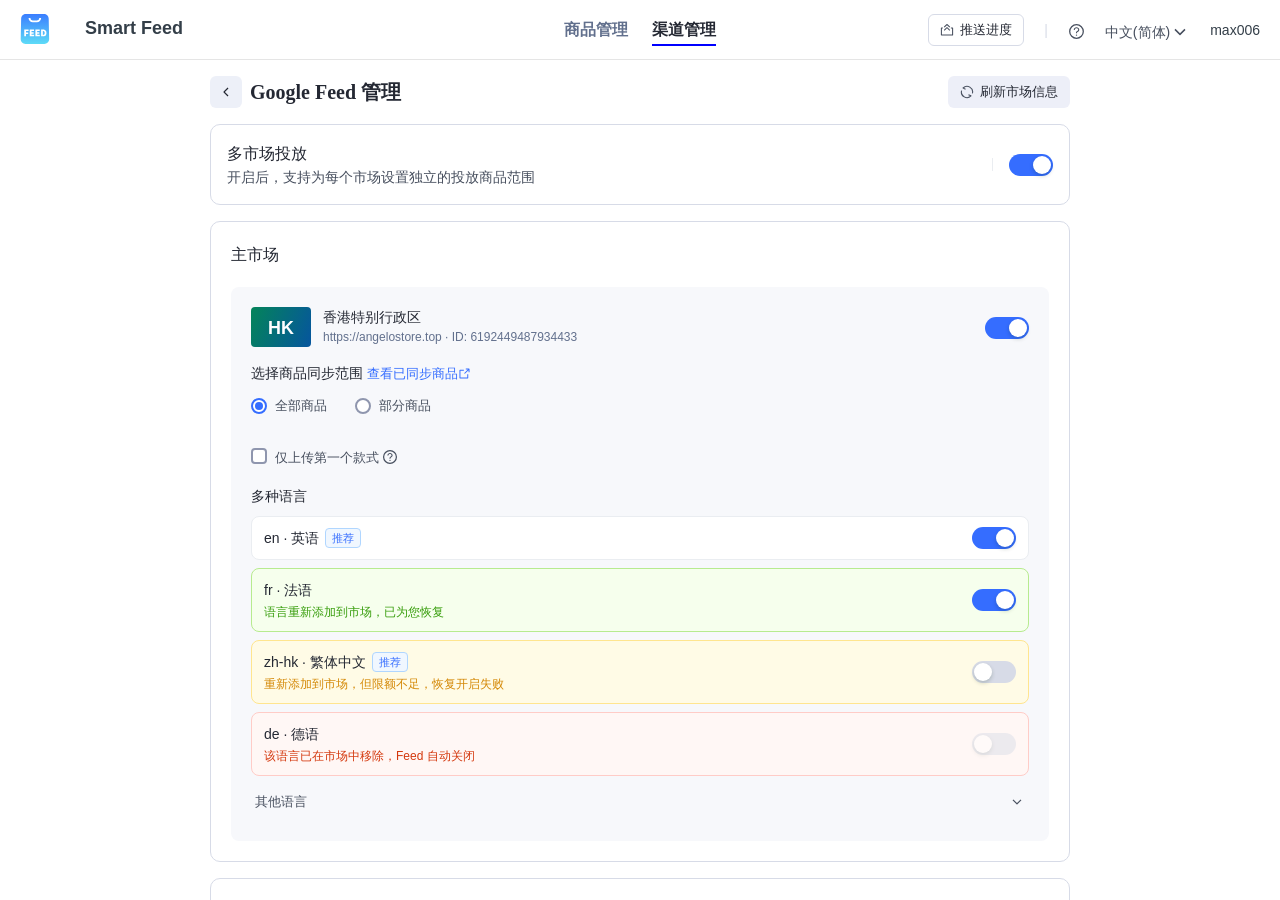
==== index.html @ e36e0217 "Add Google multi-market Feed demo for GitHub Pages." ====
<!DOCTYPE html>
<html lang="en" class="sl-admin-components-theme-default">
<head>
  <meta charset="UTF-8">
  <meta name="viewport" content="width=device-width,initial-scale=1">
  <title>Smart Feed · Google 多市场 Feed Demo</title>
  <link rel="stylesheet" href="assets/iconfont.css">
  <link rel="stylesheet" href="assets/index-94e674b4.css">
  <link rel="stylesheet" href="assets/index-4182d551.css">
  <link rel="stylesheet" href="assets/channel-de19d126.css">
  <link rel="stylesheet" href="assets/displayAttrs-53b00157.css">
  <link rel="stylesheet" href="assets/index-3c9815bd.css">
  <link rel="stylesheet" href="assets/index-f49a6c0f.css">
  <style>
    .demo-lang-select:hover { border-color: #d7dbe7 !important; background-color: #fff !important; }
    .demo-lang-select:focus { outline: none; border-color: #356dff !important; box-shadow: 0 0 0 2px rgba(53,109,255,.12); }
    #lang-modal, #feed-modal { display: none; }
    #lang-modal.open, #feed-modal.open { display: block; }
    #demo-toast { display:none; position:fixed; bottom:24px; left:50%; transform:translateX(-50%); z-index:1100; padding:10px 16px; background:#242833; color:#fff; border-radius:8px; font-size:14px; box-shadow:0 4px 12px rgba(0,0,0,.15); }
    #demo-toast.show { display:block; }
    .demo-feed-disabled { opacity: 0.55; pointer-events: none; }
    .demo-suggest-tag { display: inline-block; margin-left: 6px; padding: 0 6px; font-size: 11px; line-height: 18px; color: #356dff; background: #f0f7ff; border: 1px solid #b0d6ff; border-radius: 4px; vertical-align: middle; }
    .demo-langs { margin-top: 4px; }
    .demo-lang-row { display: flex; align-items: center; justify-content: space-between; padding: 10px 12px; background: #fff; border: 1px solid #eaedf1; border-radius: 8px; margin-bottom: 8px; }
    .demo-lang-row-left { display: flex; align-items: center; }
    .demo-lang-name { font-size: 14px; color: #242833; }
    .demo-lang-more-toggle { display: flex; align-items: center; justify-content: space-between; padding: 8px 4px; cursor: pointer; font-size: 13px; color: #474f5e; user-select: none; }
    .demo-lang-more-toggle:hover { color: #242833; }
    .demo-lang-more-arrow { transition: transform .2s; }
    .demo-lang-more.open .demo-lang-more-arrow { transform: rotate(180deg); }
    .demo-lang-more-list { padding-top: 4px; }
    .demo-lang-enabled-other:empty,
    .demo-lang-recommended:empty,
    .demo-lang-recommended-off:empty,
    .demo-lang-removed:empty { display: none; }
    .demo-lang-row.is-removed { background: #fff7f5; border-color: #ffccc7; }
    .demo-lang-row.is-restored { background: #f6ffed; border-color: #b7eb8f; }
    .demo-lang-row.is-quota-fail { background: #fffbe6; border-color: #ffe58f; }
    .demo-lang-row.is-removed .demo-lang-row-left,
    .demo-lang-row.is-restored .demo-lang-row-left,
    .demo-lang-row.is-quota-fail .demo-lang-row-left { flex-direction: column; align-items: flex-start; gap: 2px; }
    .demo-lang-removed-tip { font-size: 12px; line-height: 18px; color: #d4380d; }
    .demo-lang-restored-tip { font-size: 12px; line-height: 18px; color: #389e0d; }
    .demo-lang-quota-tip { font-size: 12px; line-height: 18px; color: #d48806; }
    .demo-lang-name-line { display: flex; align-items: center; }
    .demo-lang-row .ant-switch-disabled { opacity: 0.45; cursor: not-allowed; pointer-events: none; }
  </style>
</head>
<body>
<div id="root" class="root">
  <div class="_main_1nni3_47">
    <div class="_container_1nni3_58">
      <div class="_HeaderLayout_1nni3_1" id="loheader"><div class="ant-row _inner_1nni3_10"><div class="ant-col ant-col-9"><div class="_hitem_1nni3_29"><img src="assets/logo-273397cd.svg" alt="logo" height="30"><span class="_name_1nni3_23">Smart Feed</span></div></div><div class="ant-col ant-col-6 _menuBox_1nni3_13"><div class="_hitem_1nni3_29"><div><span class="_menuItem_1ipih_5" style="margin-right: 24px;">商品管理</span><span class="_menuItem_1ipih_5 _active_1ipih_1">渠道管理</span></div></div></div><div class="ant-col ant-col-9 _rightBox_1nni3_14"><div class="_hitem_1nni3_29"><button variant="secondary" type="button" class="ant-btn ant-btn-variant-secondary ant-btn-with-icon sl-btn" data-testid="atlas-button"><span class="anticon sl-btn-icon" data-testid="button_icon"><svg width="1em" height="1em" viewBox="0 0 20 20" fill="none" xmlns="http://www.w3.org/2000/svg" data-icon="SLIconPublish"><path d="m10 3.06 3.47 3.47 1.06-1.06-3.646-3.647a1.25 1.25 0 0 0-1.768 0L5.47 5.47l1.06 1.06L10 3.06Z" fill="#474F5E"></path><path d="M2 6.25a.75.75 0 0 0-.75.75v10c0 .414.336.75.75.75h16a.75.75 0 0 0 .75-.75V7a.75.75 0 0 0-.75-.75h-2.4a.1.1 0 0 0-.1.1v1.3a.1.1 0 0 0 .1.1h1.55a.1.1 0 0 1 .1.1v8.3a.1.1 0 0 1-.1.1H2.85a.1.1 0 0 1-.1-.1v-8.3a.1.1 0 0 1 .1-.1H3.9a.1.1 0 0 0 .1-.1v-1.3a.1.1 0 0 0-.1-.1H2Z" fill="#474F5E"></path><path d="M13.47 11.03 10 7.56l-3.47 3.47-1.06-1.06 3.646-3.647a1.25 1.25 0 0 1 1.768 0L14.53 9.97l-1.06 1.06Z" fill="#474F5E"></path></svg></span><span data-testid="button_label">推送进度</span></button><span class="_divider_1nni3_34">|</span><svg width="1em" height="1em" viewBox="0 0 20 20" fill="none" xmlns="http://www.w3.org/2000/svg" data-icon="SLIconQuestionCircle" class="_question_1nni3_37"><path d="M10.001 5c-.853 0-1.658.295-2.268.827-.634.555-.983 1.3-.983 2.099v.154c0 .09.073.163.163.163h.975c.09 0 .162-.073.162-.163v-.154c0-.896.876-1.626 1.951-1.626 1.075 0 1.95.73 1.95 1.626 0 .632-.446 1.21-1.14 1.477a2.271 2.271 0 0 0-1.462 2.15v.437c0 .09.073.162.162.162h.976c.089 0 .162-.073.162-.162v-.462a.981.981 0 0 1 .628-.91c1.199-.461 1.973-1.518 1.973-2.692.002-.799-.348-1.544-.981-2.099A3.426 3.426 0 0 0 10 5ZM9.426 14.84a.813.813 0 1 1 1.15-1.15.813.813 0 0 1-1.15 1.15Z" fill="#474F5E"></path><path d="M10 1.25a8.75 8.75 0 1 0 0 17.5 8.75 8.75 0 0 0 0-17.5ZM2.75 10a7.25 7.25 0 1 1 14.5 0 7.25 7.25 0 0 1-14.5 0Z" fill="#474F5E"></path></svg><span style="cursor: pointer; font-weight: 500;">中文(简体)<svg width="1em" height="1em" viewBox="0 0 20 20" fill="none" xmlns="http://www.w3.org/2000/svg" data-icon="SLIconDown" style="font-size: 20px; transform: translateY(5px);"><path d="m9.45 12.92-5-5 1.06-1.06 4.47 4.47 4.47-4.47 1.06 1.06-5 5a.75.75 0 0 1-1.06 0Z" fill="#474F5E"></path></svg></span><div class="_merchantName_1nni3_42">max006</div></div></div></div></div>
      <div class="_mainContentBody_1nni3_47">
        <div class="_outer_1e3mh_1"><div class="ant-spin-nested-loading"><div class="ant-spin-container"><div><div class="s-page-header s-page-header-secondary s-page-header-has-extra"><div class="s-page-header-content"><div class="s-page-header-title heading-l"><button type="button" class="ant-btn ant-btn-icon-only ant-btn-with-icon sl-btn-only-icon-middle sl-btn s-page-header-back" data-testid="atlas-button"><span class="anticon sl-btn-icon" data-testid="button_icon"><svg width="1em" height="1em" viewBox="0 0 20 20" xmlns="http://www.w3.org/2000/svg" fill="currentColor" data-icon="SLIconLeft" class="s-page-header-back-icon"><path d="m7.02 9.47 5-5 1.06 1.06L8.61 10l4.47 4.47-1.06 1.06-5-5a.75.75 0 0 1 0-1.06Z"></path></svg></span></button><div><div>Google Feed 管理</div></div></div></div><div class="s-page-header-extra"><button type="button" class="ant-btn ant-btn-with-icon sl-btn" data-testid="atlas-button"><span class="anticon sl-btn-icon" data-testid="button_icon"><svg width="1em" height="1em" viewBox="0 0 20 20" fill="none" xmlns="http://www.w3.org/2000/svg" data-icon="SLIconReload"><path d="M5.716 4.151a7.25 7.25 0 0 1 11.288 7.725l1.448.389A8.75 8.75 0 0 0 3.924 3.702a.849.849 0 0 0 .234 1.382L7.615 6.68l.63-1.362-2.53-1.168ZM2.997 8.123a7.25 7.25 0 0 0 11.374 7.662L11.78 14.69l.583-1.382 3.554 1.499c.546.23.704.95.27 1.383A8.75 8.75 0 0 1 1.549 7.736l1.448.387Z" fill="#474F5E"></path></svg></span><span data-testid="button_label">刷新市场信息</span></button></div></div><div class="_marketOuter_1gq0w_1"><div class="_innerOuter_1gq0w_7"><div><div style="font-size: 16px; color: rgb(36, 40, 51); font-weight: 500;">多市场投放</div><div>开启后，支持为每个市场设置独立的投放商品范围</div></div><div><div class="ant-divider ant-divider-vertical" role="separator" style="margin: 0px 16px;"></div><button type="button" role="switch" aria-checked="true" class="ant-switch ant-switch-checked"><div class="ant-switch-handle"></div><span class="ant-switch-inner"></span></button></div></div></div><div class="_marketGroup_zxfsj_1"><div><div class="_flex_7dzaq_7"><div class="_flex_7dzaq_7"><div class="_marketGroupName_7dzaq_1">主市场</div></div></div><div style="display: block; position: relative;"><div class="_container_1g0fz_1 _contianer_zxfsj_13" data-country="hk">
<div class="_outer_1g0fz_6" style="margin-bottom: 16px;">
  <div class="_titleLeft_1g0fz_16">
    <div class="_colorSquare_7pekx_1" style="width: 60px; height: 40px; background: linear-gradient(111.34deg, rgb(4, 132, 89) 0%, rgb(6, 85, 158) 100%); font-size: 180px; min-width: 60px;"><span>HK</span></div>
    <div style="margin-left: 12px;">
      <div style="line-height: 21px;"><span style="color: rgb(36, 40, 51); font-weight: 500;">香港特别行政区</span></div>
      <div style="font-size: 12px; color: rgb(98, 112, 141);">https://angelostore.top · ID: 6192449487934433</div>
    </div>
  </div>
  <div><button data-feed-switch data-market="hk" data-on="1" type="button" role="switch" aria-checked="true" class="ant-switch ant-switch-checked"><div class="ant-switch-handle"></div><span class="ant-switch-inner"></span></button></div>
</div>
<div><form class="ant-form ant-form-horizontal"><div class="_title_119u7_57 _titleMg_119u7_67">选择商品同步范围<a class="_link_119u7_74">查看已同步商品<svg width="1em" height="1em" viewBox="0 0 20 20" xmlns="http://www.w3.org/2000/svg" fill="currentColor" data-icon="SLIconRedirect" style="transform: translateY(2px);"><path d="M17 2.25h-5v1.5h3.19L9.47 9.47l1.06 1.06 5.72-5.72V8h1.5V3a.75.75 0 0 0-.75-.75Z"></path><path d="M15.75 17v-6h-1.5v5.25H3.75V5.75H9v-1.5H3a.75.75 0 0 0-.75.75v12c0 .414.336.75.75.75h12a.75.75 0 0 0 .75-.75Z"></path></svg></a></div><div class="ant-row ant-form-item"><div class="ant-col ant-form-item-control"><div class="ant-form-item-control-input"><div class="ant-form-item-control-input-content"><div class="s-radios-group s-radios-group-horizontal"><div class="s-radios-group-item"><label class="ant-radio-wrapper ant-radio-wrapper-experimental ant-radio-wrapper-checked sl-radio"><span class="ant-radio-rect ant-radio-rect-with-content"><span class="ant-radio ant-radio-checked"><input type="radio" class="ant-radio-input" value="" checked=""><span class="ant-radio-inner"></span></span></span><span class="ant-radio-content"><span><div class="s-internal-ellipsis-node"><div class="s-internal-ellipsis-node-content" data-max-line="2" data-ellipsis-position="end">全部商品</div></div></span></span></label></div><div class="s-radios-group-item"><label class="ant-radio-wrapper ant-radio-wrapper-experimental sl-radio"><span class="ant-radio-rect ant-radio-rect-with-content"><span class="ant-radio"><input type="radio" class="ant-radio-input" value=""><span class="ant-radio-inner"></span></span></span><span class="ant-radio-content"><span><div class="s-internal-ellipsis-node"><div class="s-internal-ellipsis-node-content" data-max-line="2" data-ellipsis-position="end">部分商品</div></div></span></span></label></div></div></div></div></div></div><label class="ant-checkbox-wrapper ant-checkbox-wrapper-experimental sl-checkbox" data-testid="atlas-checkbox" style="margin-top: 0px;"><div class="ant-checkbox-content"><span class="ant-checkbox-rect ant-checkbox-rect-with-content"><span class="ant-checkbox"><input id="firstSku-hk" type="checkbox" class="ant-checkbox-input" value=""><span class="ant-checkbox-inner"></span></span></span><span class="ant-checkbox-content-inner">仅上传第一个款式<svg width="1em" height="1em" viewBox="0 0 20 20" fill="none" xmlns="http://www.w3.org/2000/svg" data-icon="SLIconQuestionCircle" style="font-size: 16px; transform: translateY(3px); margin-left: 3px;"><path d="M10.001 5c-.853 0-1.658.295-2.268.827-.634.555-.983 1.3-.983 2.099v.154c0 .09.073.163.163.163h.975c.09 0 .162-.073.162-.163v-.154c0-.896.876-1.626 1.951-1.626 1.075 0 1.95.73 1.95 1.626 0 .632-.446 1.21-1.14 1.477a2.271 2.271 0 0 0-1.462 2.15v.437c0 .09.073.162.162.162h.976c.089 0 .162-.073.162-.162v-.462a.981.981 0 0 1 .628-.91c1.199-.461 1.973-1.518 1.973-2.692.002-.799-.348-1.544-.981-2.099A3.426 3.426 0 0 0 10 5ZM9.426 14.84a.813.813 0 1 1 1.15-1.15.813.813 0 0 1-1.15 1.15Z" fill="#474F5E"></path><path d="M10 1.25a8.75 8.75 0 1 0 0 17.5 8.75 8.75 0 0 0 0-17.5ZM2.75 10a7.25 7.25 0 1 1 14.5 0 7.25 7.25 0 0 1-14.5 0Z" fill="#474F5E"></path></svg></span></div></label></form><div class="demo-langs" data-langs-for="hk">
  <div class="_title_119u7_57" style="margin: 16px 0 10px;">多种语言</div>
  <div class="demo-lang-recommended"><div class="demo-lang-row" data-recommended="1">
  <div class="demo-lang-row-left"><span class="demo-lang-name">en · 英语</span><span class="demo-suggest-tag">推荐</span></div>
  <button data-lang-switch data-market="hk" data-lang="en" data-on="1" type="button" role="switch" aria-checked="true" class="ant-switch ant-switch-checked"><div class="ant-switch-handle"></div><span class="ant-switch-inner"></span></button>
</div><div class="demo-lang-row is-quota-fail" data-recommended="1" data-quota-fail="1">
  <div class="demo-lang-row-left">
    <span class="demo-lang-name-line"><span class="demo-lang-name">zh-hk · 繁体中文</span><span class="demo-suggest-tag">推荐</span></span>
    <span class="demo-lang-quota-tip">重新添加到市场，但限额不足，恢复开启失败</span>
  </div>
  <button data-lang-switch data-market="hk" data-lang="zh-hk" data-on="0" data-quota-fail="1" type="button" role="switch" aria-checked="false" class="ant-switch"><div class="ant-switch-handle"></div><span class="ant-switch-inner"></span></button>
</div></div>
  <div class="demo-lang-enabled-other"></div>
  <div class="demo-lang-recommended-off"></div>
  <div class="demo-lang-removed"></div>
  <div class="demo-lang-more">
    <div class="demo-lang-more-toggle" data-toggle-more>
      <span>其他语言</span>
      <svg class="demo-lang-more-arrow" width="16" height="16" viewBox="0 0 20 20" fill="none"><path d="m9.45 12.92-5-5 1.06-1.06 4.47 4.47 4.47-4.47 1.06 1.06-5 5a.75.75 0 0 1-1.06 0Z" fill="#474F5E"/></svg>
    </div>
    <div class="demo-lang-more-list" hidden><div class="demo-lang-row is-restored" data-restored="1">
  <div class="demo-lang-row-left">
    <span class="demo-lang-name">fr · 法语</span>
    <span class="demo-lang-restored-tip">语言重新添加到市场，已为您恢复</span>
  </div>
  <button data-lang-switch data-market="hk" data-lang="fr" data-on="1" type="button" role="switch" aria-checked="true" class="ant-switch ant-switch-checked"><div class="ant-switch-handle"></div><span class="ant-switch-inner"></span></button>
</div><div class="demo-lang-row is-removed" data-removed="1">
  <div class="demo-lang-row-left">
    <span class="demo-lang-name-line"><span class="demo-lang-name">de · 德语</span></span>
    <span class="demo-lang-removed-tip">该语言已在市场中移除，Feed 自动关闭</span>
  </div>
  <button data-lang-switch data-market="hk" data-lang="de" data-on="0" data-removed="1" disabled type="button" role="switch" aria-checked="false" class="ant-switch ant-switch-disabled"><div class="ant-switch-handle"></div><span class="ant-switch-inner"></span></button>
</div><div class="demo-lang-row">
  <div class="demo-lang-row-left"><span class="demo-lang-name">jp · 日语</span></div>
  <button data-lang-switch data-market="hk" data-lang="jp" data-on="0" type="button" role="switch" aria-checked="false" class="ant-switch"><div class="ant-switch-handle"></div><span class="ant-switch-inner"></span></button>
</div></div>
  </div>
</div></div>
</div></div></div></div><div class="_marketGroup_zxfsj_1"><div><div class="_flex_7dzaq_7"><div class="_flex_7dzaq_7"><div class="_marketGroupName_7dzaq_1">欧盟</div></div><svg width="1em" height="1em" viewBox="0 0 20 20" fill="none" xmlns="http://www.w3.org/2000/svg" data-icon="SLIconUp" class="_icon_7dzaq_11"><path d="m9.45 7.08-5 5 1.06 1.06 4.47-4.47 4.47 4.47 1.06-1.06-5-5a.75.75 0 0 0-1.06 0Z" fill="#474F5E"></path></svg></div><div style="display: block; position: relative;"><div class="_container_1g0fz_1 _contianer_zxfsj_13" data-country="fr">
<div class="_outer_1g0fz_6" style="margin-bottom: 16px;">
  <div class="_titleLeft_1g0fz_16">
    <div class="_colorSquare_7pekx_1" style="width: 60px; height: 40px; background: linear-gradient(111.34deg, rgb(4, 132, 89) 0%, rgb(6, 85, 158) 100%); font-size: 180px; min-width: 60px;"><span>FR</span></div>
    <div style="margin-left: 12px;">
      <div style="line-height: 21px;"><span style="color: rgb(36, 40, 51); font-weight: 500;">法国</span></div>
      <div style="font-size: 12px; color: rgb(98, 112, 141);">https://angelostore.top/fr-eur · ID: 13510798882831580</div>
    </div>
  </div>
  <div><button data-feed-switch data-market="fr" data-on="1" type="button" role="switch" aria-checked="true" class="ant-switch ant-switch-checked"><div class="ant-switch-handle"></div><span class="ant-switch-inner"></span></button></div>
</div>
<div><form class="ant-form ant-form-horizontal"><div class="_title_119u7_57 _titleMg_119u7_67">选择商品同步范围<a class="_link_119u7_74">查看已同步商品<svg width="1em" height="1em" viewBox="0 0 20 20" xmlns="http://www.w3.org/2000/svg" fill="currentColor" data-icon="SLIconRedirect" style="transform: translateY(2px);"><path d="M17 2.25h-5v1.5h3.19L9.47 9.47l1.06 1.06 5.72-5.72V8h1.5V3a.75.75 0 0 0-.75-.75Z"></path><path d="M15.75 17v-6h-1.5v5.25H3.75V5.75H9v-1.5H3a.75.75 0 0 0-.75.75v12c0 .414.336.75.75.75h12a.75.75 0 0 0 .75-.75Z"></path></svg></a></div><div class="ant-row ant-form-item"><div class="ant-col ant-form-item-control"><div class="ant-form-item-control-input"><div class="ant-form-item-control-input-content"><div class="s-radios-group s-radios-group-horizontal"><div class="s-radios-group-item"><label class="ant-radio-wrapper ant-radio-wrapper-experimental ant-radio-wrapper-checked sl-radio"><span class="ant-radio-rect ant-radio-rect-with-content"><span class="ant-radio ant-radio-checked"><input type="radio" class="ant-radio-input" value="" checked=""><span class="ant-radio-inner"></span></span></span><span class="ant-radio-content"><span><div class="s-internal-ellipsis-node"><div class="s-internal-ellipsis-node-content" data-max-line="2" data-ellipsis-position="end">全部商品</div></div></span></span></label></div><div class="s-radios-group-item"><label class="ant-radio-wrapper ant-radio-wrapper-experimental sl-radio"><span class="ant-radio-rect ant-radio-rect-with-content"><span class="ant-radio"><input type="radio" class="ant-radio-input" value=""><span class="ant-radio-inner"></span></span></span><span class="ant-radio-content"><span><div class="s-internal-ellipsis-node"><div class="s-internal-ellipsis-node-content" data-max-line="2" data-ellipsis-position="end">部分商品</div></div></span></span></label></div></div></div></div></div></div><label class="ant-checkbox-wrapper ant-checkbox-wrapper-experimental sl-checkbox" data-testid="atlas-checkbox" style="margin-top: 0px;"><div class="ant-checkbox-content"><span class="ant-checkbox-rect ant-checkbox-rect-with-content"><span class="ant-checkbox"><input id="firstSku-fr" type="checkbox" class="ant-checkbox-input" value=""><span class="ant-checkbox-inner"></span></span></span><span class="ant-checkbox-content-inner">仅上传第一个款式<svg width="1em" height="1em" viewBox="0 0 20 20" fill="none" xmlns="http://www.w3.org/2000/svg" data-icon="SLIconQuestionCircle" style="font-size: 16px; transform: translateY(3px); margin-left: 3px;"><path d="M10.001 5c-.853 0-1.658.295-2.268.827-.634.555-.983 1.3-.983 2.099v.154c0 .09.073.163.163.163h.975c.09 0 .162-.073.162-.163v-.154c0-.896.876-1.626 1.951-1.626 1.075 0 1.95.73 1.95 1.626 0 .632-.446 1.21-1.14 1.477a2.271 2.271 0 0 0-1.462 2.15v.437c0 .09.073.162.162.162h.976c.089 0 .162-.073.162-.162v-.462a.981.981 0 0 1 .628-.91c1.199-.461 1.973-1.518 1.973-2.692.002-.799-.348-1.544-.981-2.099A3.426 3.426 0 0 0 10 5ZM9.426 14.84a.813.813 0 1 1 1.15-1.15.813.813 0 0 1-1.15 1.15Z" fill="#474F5E"></path><path d="M10 1.25a8.75 8.75 0 1 0 0 17.5 8.75 8.75 0 0 0 0-17.5ZM2.75 10a7.25 7.25 0 1 1 14.5 0 7.25 7.25 0 0 1-14.5 0Z" fill="#474F5E"></path></svg></span></div></label></form><div class="demo-langs" data-langs-for="fr">
  <div class="_title_119u7_57" style="margin: 16px 0 10px;">多种语言</div>
  <div class="demo-lang-recommended"><div class="demo-lang-row" data-recommended="1">
  <div class="demo-lang-row-left"><span class="demo-lang-name">fr · 法语</span><span class="demo-suggest-tag">推荐</span></div>
  <button data-lang-switch data-market="fr" data-lang="fr" data-on="1" type="button" role="switch" aria-checked="true" class="ant-switch ant-switch-checked"><div class="ant-switch-handle"></div><span class="ant-switch-inner"></span></button>
</div></div>
  <div class="demo-lang-enabled-other"></div>
  <div class="demo-lang-recommended-off"></div>
  <div class="demo-lang-removed"></div>
  <div class="demo-lang-more">
    <div class="demo-lang-more-toggle" data-toggle-more>
      <span>其他语言</span>
      <svg class="demo-lang-more-arrow" width="16" height="16" viewBox="0 0 20 20" fill="none"><path d="m9.45 12.92-5-5 1.06-1.06 4.47 4.47 4.47-4.47 1.06 1.06-5 5a.75.75 0 0 1-1.06 0Z" fill="#474F5E"/></svg>
    </div>
    <div class="demo-lang-more-list" hidden><div class="demo-lang-row">
  <div class="demo-lang-row-left"><span class="demo-lang-name">en · 英语</span></div>
  <button data-lang-switch data-market="fr" data-lang="en" data-on="0" type="button" role="switch" aria-checked="false" class="ant-switch"><div class="ant-switch-handle"></div><span class="ant-switch-inner"></span></button>
</div><div class="demo-lang-row">
  <div class="demo-lang-row-left"><span class="demo-lang-name">de · 德语</span></div>
  <button data-lang-switch data-market="fr" data-lang="de" data-on="0" type="button" role="switch" aria-checked="false" class="ant-switch"><div class="ant-switch-handle"></div><span class="ant-switch-inner"></span></button>
</div><div class="demo-lang-row">
  <div class="demo-lang-row-left"><span class="demo-lang-name">jp · 日语</span></div>
  <button data-lang-switch data-market="fr" data-lang="jp" data-on="0" type="button" role="switch" aria-checked="false" class="ant-switch"><div class="ant-switch-handle"></div><span class="ant-switch-inner"></span></button>
</div></div>
  </div>
</div></div>
</div><div class="_container_1g0fz_1 _contianer_zxfsj_13" data-country="ch">
<div class="_outer_1g0fz_6" style="margin-bottom: 16px;">
  <div class="_titleLeft_1g0fz_16">
    <div class="_colorSquare_7pekx_1" style="width: 60px; height: 40px; background: linear-gradient(111.34deg, rgb(209, 47, 61) 0%, rgb(148, 6, 151) 92.71%); font-size: 180px; min-width: 60px;"><span>CH</span></div>
    <div style="margin-left: 12px;">
      <div style="line-height: 21px;"><span style="color: rgb(36, 40, 51); font-weight: 500;">瑞士</span></div>
      <div style="font-size: 12px; color: rgb(98, 112, 141);">https://angelostore.top/ch</div>
    </div>
  </div>
  <div><button data-feed-switch data-market="ch" data-on="1" type="button" role="switch" aria-checked="true" class="ant-switch ant-switch-checked"><div class="ant-switch-handle"></div><span class="ant-switch-inner"></span></button></div>
</div>
<div><form class="ant-form ant-form-horizontal"><div class="_title_119u7_57 _titleMg_119u7_67">选择商品同步范围<a class="_link_119u7_74">查看已同步商品<svg width="1em" height="1em" viewBox="0 0 20 20" xmlns="http://www.w3.org/2000/svg" fill="currentColor" data-icon="SLIconRedirect" style="transform: translateY(2px);"><path d="M17 2.25h-5v1.5h3.19L9.47 9.47l1.06 1.06 5.72-5.72V8h1.5V3a.75.75 0 0 0-.75-.75Z"></path><path d="M15.75 17v-6h-1.5v5.25H3.75V5.75H9v-1.5H3a.75.75 0 0 0-.75.75v12c0 .414.336.75.75.75h12a.75.75 0 0 0 .75-.75Z"></path></svg></a></div><div class="ant-row ant-form-item"><div class="ant-col ant-form-item-control"><div class="ant-form-item-control-input"><div class="ant-form-item-control-input-content"><div class="s-radios-group s-radios-group-horizontal"><div class="s-radios-group-item"><label class="ant-radio-wrapper ant-radio-wrapper-experimental ant-radio-wrapper-checked sl-radio"><span class="ant-radio-rect ant-radio-rect-with-content"><span class="ant-radio ant-radio-checked"><input type="radio" class="ant-radio-input" value="" checked=""><span class="ant-radio-inner"></span></span></span><span class="ant-radio-content"><span><div class="s-internal-ellipsis-node"><div class="s-internal-ellipsis-node-content" data-max-line="2" data-ellipsis-position="end">全部商品</div></div></span></span></label></div><div class="s-radios-group-item"><label class="ant-radio-wrapper ant-radio-wrapper-experimental sl-radio"><span class="ant-radio-rect ant-radio-rect-with-content"><span class="ant-radio"><input type="radio" class="ant-radio-input" value=""><span class="ant-radio-inner"></span></span></span><span class="ant-radio-content"><span><div class="s-internal-ellipsis-node"><div class="s-internal-ellipsis-node-content" data-max-line="2" data-ellipsis-position="end">部分商品</div></div></span></span></label></div></div></div></div></div></div><label class="ant-checkbox-wrapper ant-checkbox-wrapper-experimental sl-checkbox" data-testid="atlas-checkbox" style="margin-top: 0px;"><div class="ant-checkbox-content"><span class="ant-checkbox-rect ant-checkbox-rect-with-content"><span class="ant-checkbox"><input id="firstSku-ch" type="checkbox" class="ant-checkbox-input" value=""><span class="ant-checkbox-inner"></span></span></span><span class="ant-checkbox-content-inner">仅上传第一个款式<svg width="1em" height="1em" viewBox="0 0 20 20" fill="none" xmlns="http://www.w3.org/2000/svg" data-icon="SLIconQuestionCircle" style="font-size: 16px; transform: translateY(3px); margin-left: 3px;"><path d="M10.001 5c-.853 0-1.658.295-2.268.827-.634.555-.983 1.3-.983 2.099v.154c0 .09.073.163.163.163h.975c.09 0 .162-.073.162-.163v-.154c0-.896.876-1.626 1.951-1.626 1.075 0 1.95.73 1.95 1.626 0 .632-.446 1.21-1.14 1.477a2.271 2.271 0 0 0-1.462 2.15v.437c0 .09.073.162.162.162h.976c.089 0 .162-.073.162-.162v-.462a.981.981 0 0 1 .628-.91c1.199-.461 1.973-1.518 1.973-2.692.002-.799-.348-1.544-.981-2.099A3.426 3.426 0 0 0 10 5ZM9.426 14.84a.813.813 0 1 1 1.15-1.15.813.813 0 0 1-1.15 1.15Z" fill="#474F5E"></path><path d="M10 1.25a8.75 8.75 0 1 0 0 17.5 8.75 8.75 0 0 0 0-17.5ZM2.75 10a7.25 7.25 0 1 1 14.5 0 7.25 7.25 0 0 1-14.5 0Z" fill="#474F5E"></path></svg></span></div></label></form><div class="demo-langs" data-langs-for="ch">
  <div class="_title_119u7_57" style="margin: 16px 0 10px;">多种语言</div>
  <div class="demo-lang-recommended"><div class="demo-lang-row" data-recommended="1">
  <div class="demo-lang-row-left"><span class="demo-lang-name">en · 英语</span><span class="demo-suggest-tag">推荐</span></div>
  <button data-lang-switch data-market="ch" data-lang="en" data-on="1" type="button" role="switch" aria-checked="true" class="ant-switch ant-switch-checked"><div class="ant-switch-handle"></div><span class="ant-switch-inner"></span></button>
</div><div class="demo-lang-row" data-recommended="1">
  <div class="demo-lang-row-left"><span class="demo-lang-name">de · 德语</span><span class="demo-suggest-tag">推荐</span></div>
  <button data-lang-switch data-market="ch" data-lang="de" data-on="1" type="button" role="switch" aria-checked="true" class="ant-switch ant-switch-checked"><div class="ant-switch-handle"></div><span class="ant-switch-inner"></span></button>
</div></div>
  <div class="demo-lang-enabled-other"></div>
  <div class="demo-lang-recommended-off"></div>
  <div class="demo-lang-removed"></div>
  <div class="demo-lang-more">
    <div class="demo-lang-more-toggle" data-toggle-more>
      <span>其他语言</span>
      <svg class="demo-lang-more-arrow" width="16" height="16" viewBox="0 0 20 20" fill="none"><path d="m9.45 12.92-5-5 1.06-1.06 4.47 4.47 4.47-4.47 1.06 1.06-5 5a.75.75 0 0 1-1.06 0Z" fill="#474F5E"/></svg>
    </div>
    <div class="demo-lang-more-list" hidden><div class="demo-lang-row">
  <div class="demo-lang-row-left"><span class="demo-lang-name">fr · 法语</span></div>
  <button data-lang-switch data-market="ch" data-lang="fr" data-on="1" type="button" role="switch" aria-checked="true" class="ant-switch ant-switch-checked"><div class="ant-switch-handle"></div><span class="ant-switch-inner"></span></button>
</div><div class="demo-lang-row">
  <div class="demo-lang-row-left"><span class="demo-lang-name">jp · 日语</span></div>
  <button data-lang-switch data-market="ch" data-lang="jp" data-on="0" type="button" role="switch" aria-checked="false" class="ant-switch"><div class="ant-switch-handle"></div><span class="ant-switch-inner"></span></button>
</div></div>
  </div>
</div></div>
</div></div></div></div></div></div></div></div></div>
      </div>
    </div>
  </div>
</div>

<div id="lang-modal">
  <div class="ant-modal-root">
    <div class="ant-modal-mask"></div>
    <div tabindex="-1" class="ant-modal-wrap" role="dialog">
      <div role="document" class="ant-modal css-1pi45l5" style="width: 480px;">
        <div class="ant-modal-content">
          <button type="button" aria-label="Close" class="ant-modal-close" id="modal-close-x">
            <span class="ant-modal-close-x"><span role="img" class="anticon anticon-close ant-modal-close-icon"><svg viewBox="64 64 896 896" focusable="false" width="1em" height="1em" fill="currentColor"><path d="M563.8 512l262.5-312.9c4.7-5.6 3.8-14-.9-18.5-5.1-4.3-12.7-3.7-17 1.3L512 460.9 249.5 181.4c-4.3-5-11.9-5.6-17-1.3-4.7 4.9-5.6 13.1-.9 18.5L460.9 512 198.4 824.9c-4.7 5.6-3.8 14 .9 18.5 5.1 4.3 12.7 3.7 17-1.3L512 563.1l262.5 312.9c4.3 5 11.9 5.6 17 1.3 4.7-4.9 5.6-13.1.9-18.5L563.8 512z"></path></svg></span></span>
          </button>
          <div class="ant-modal-header"><div class="ant-modal-title">关闭语言 Feed</div></div>
          <div class="ant-modal-body"><p id="modal-desc" style="margin:0;line-height:22px;color:#474f5e;"></p></div>
          <div class="ant-modal-footer">
            <button type="button" class="ant-btn ant-btn-default sl-btn" id="btn-cancel"><span>取消</span></button>
            <button type="button" class="ant-btn ant-btn-primary sl-btn" id="btn-delete"><span>删除并关闭</span></button>
          </div>
        </div>
      </div>
    </div>
  </div>
</div>
<div id="feed-modal">
  <div class="ant-modal-root">
    <div class="ant-modal-mask"></div>
    <div tabindex="-1" class="ant-modal-wrap" role="dialog">
      <div role="document" class="ant-modal css-1pi45l5" style="width: 480px;">
        <div class="ant-modal-content">
          <button type="button" aria-label="Close" class="ant-modal-close" id="feed-modal-close-x">
            <span class="ant-modal-close-x"><span role="img" class="anticon anticon-close ant-modal-close-icon"><svg viewBox="64 64 896 896" focusable="false" width="1em" height="1em" fill="currentColor"><path d="M563.8 512l262.5-312.9c4.7-5.6 3.8-14-.9-18.5-5.1-4.3-12.7-3.7-17 1.3L512 460.9 249.5 181.4c-4.3-5-11.9-5.6-17-1.3-4.7 4.9-5.6 13.1-.9 18.5L460.9 512 198.4 824.9c-4.7 5.6-3.8 14 .9 18.5 5.1 4.3 12.7 3.7 17-1.3L512 563.1l262.5 312.9c4.3 5 11.9 5.6 17 1.3 4.7-4.9 5.6-13.1.9-18.5L563.8 512z"></path></svg></span></span>
          </button>
          <div class="ant-modal-header"><div class="ant-modal-title">关闭 Feed</div></div>
          <div class="ant-modal-body"><p id="feed-modal-desc" style="margin:0;line-height:22px;color:#474f5e;"></p></div>
          <div class="ant-modal-footer">
            <button type="button" class="ant-btn ant-btn-default sl-btn" id="feed-btn-cancel"><span>取消</span></button>
            <button type="button" class="ant-btn ant-btn-primary sl-btn" id="feed-btn-confirm"><span>确认继续</span></button>
          </div>
        </div>
      </div>
    </div>
  </div>
</div>
<div id="demo-toast"></div>
<script>
const LANG_LABELS = { en: "英语 (en)", fr: "法语 (fr)", de: "德语 (de)", jp: "日语 (jp)", "zh-hk": "繁体中文 (zh-hk)" };
const COUNTRY_NAMES = { hk: "香港特别行政区", fr: "法国", ch: "瑞士" };
const pending = { btn: null, market: null, lang: null };
const pendingFeed = { btn: null, market: null };
const modal = document.getElementById("lang-modal");
const modalDesc = document.getElementById("modal-desc");
const feedModal = document.getElementById("feed-modal");
const feedModalDesc = document.getElementById("feed-modal-desc");
const toast = document.getElementById("demo-toast");

function showToast(msg) {
  toast.textContent = msg;
  toast.classList.add("show");
  clearTimeout(window.__toastTimer);
  window.__toastTimer = setTimeout(() => toast.classList.remove("show"), 2200);
}
function setSwitch(btn, on) {
  btn.dataset.on = on ? "1" : "0";
  btn.setAttribute("aria-checked", on ? "true" : "false");
  btn.classList.toggle("ant-switch-checked", on);
  layoutLangs(btn.closest(".demo-langs"));
}
function isOn(row) {
  return row.querySelector("[data-lang-switch]")?.dataset.on === "1";
}
function layoutLangs(root) {
  if (!root) return;
  const recBox = root.querySelector(".demo-lang-recommended");
  const enabledOther = root.querySelector(".demo-lang-enabled-other");
  const removedBox = root.querySelector(".demo-lang-removed");
  const recOffBox = root.querySelector(".demo-lang-recommended-off");
  const moreWrap = root.querySelector(".demo-lang-more");
  const moreList = root.querySelector(".demo-lang-more-list");
  const rows = [...root.querySelectorAll(".demo-lang-row")];
  const recOn = [];
  const recOff = [];
  const otherOn = [];
  const otherOff = [];
  const removed = [];
  rows.forEach((row) => {
    if (row.hasAttribute("data-removed")) {
      removed.push(row);
      return;
    }
    const rec = row.hasAttribute("data-recommended");
    const on = isOn(row);
    if (rec && on) recOn.push(row);
    else if (rec) recOff.push(row);
    else if (on) otherOn.push(row);
    else otherOff.push(row);
  });
  recOn.forEach((row) => recBox.appendChild(row));
  otherOn.forEach((row) => enabledOther.appendChild(row));
  recOff.forEach((row) => recOffBox.appendChild(row));
  if (removedBox) removed.forEach((row) => removedBox.appendChild(row));
  otherOff.forEach((row) => moreList.appendChild(row));
  moreWrap.style.display = otherOff.length ? "" : "none";
  if (!otherOff.length) {
    moreWrap.classList.remove("open");
    moreList.hidden = true;
  }
}
function openOffModal(btn) {
  pending.btn = btn;
  pending.market = btn.dataset.market;
  pending.lang = btn.dataset.lang;
  const country = COUNTRY_NAMES[pending.market] || pending.market;
  modalDesc.innerHTML =
    `即将关闭 <strong>${country}</strong> 的 <strong>${LANG_LABELS[pending.lang]}</strong> Feed。<br><br>` +
    `是否删除该语言的 Feed 以及对应的商品？<br>` +
    `<span style="color:#7a8499;font-size:12px;">删除后，该语言 Feed 及已同步商品将无法恢复。</span>`;
  modal.classList.add("open");
}
function closeModal(revert) {
  modal.classList.remove("open");
  if (revert && pending.btn) setSwitch(pending.btn, true);
  pending.btn = pending.market = pending.lang = null;
}

document.querySelectorAll("[data-lang-switch]").forEach((btn) => {
  btn.addEventListener("click", (e) => {
    e.preventDefault();
    e.stopPropagation();
    if (btn.disabled || btn.dataset.removed === "1") return;
    if (btn.dataset.quotaFail === "1") {
      showToast("限额不足，恢复开启失败");
      return;
    }
    const on = btn.dataset.on === "1";
    if (on) openOffModal(btn);
    else {
      setSwitch(btn, true);
      const country = COUNTRY_NAMES[btn.dataset.market] || btn.dataset.market;
      showToast(`已为 ${country} 开启 ${LANG_LABELS[btn.dataset.lang]} Feed`);
    }
  });
});
document.querySelectorAll("[data-toggle-more]").forEach((el) => {
  el.addEventListener("click", () => {
    const wrap = el.closest(".demo-lang-more");
    const list = wrap.querySelector(".demo-lang-more-list");
    wrap.classList.toggle("open");
    list.hidden = !wrap.classList.contains("open");
  });
});
document.getElementById("btn-cancel").onclick = () => closeModal(true);
document.getElementById("modal-close-x").onclick = () => closeModal(true);
document.querySelector("#lang-modal .ant-modal-mask").onclick = () => closeModal(true);
document.getElementById("btn-delete").onclick = () => {
  setSwitch(pending.btn, false);
  const country = COUNTRY_NAMES[pending.market] || pending.market;
  showToast(`已关闭 ${LANG_LABELS[pending.lang]}，该语言 Feed 及对应商品已删除`);
  closeModal(false);
};
document.querySelectorAll(".demo-langs").forEach(layoutLangs);

function feedBody(btn) {
  return btn.closest("[data-country]")?.querySelector("form")?.parentElement;
}
function setFeedSwitch(btn, on) {
  btn.dataset.on = on ? "1" : "0";
  btn.setAttribute("aria-checked", on ? "true" : "false");
  btn.classList.toggle("ant-switch-checked", on);
  feedBody(btn)?.classList.toggle("demo-feed-disabled", !on);
}
function openFeedOffModal(btn) {
  pendingFeed.btn = btn;
  pendingFeed.market = btn.dataset.market;
  const country = COUNTRY_NAMES[pendingFeed.market] || pendingFeed.market;
  feedModalDesc.innerHTML =
    `即将关闭 <strong>${country}</strong> 的 Feed。<br><br>` +
    `关闭 Feed 会停止更新商品，并且把这个 Feed 的商品从 GMC 删除，确认继续吗？`;
  feedModal.classList.add("open");
}
function closeFeedModal() {
  feedModal.classList.remove("open");
  pendingFeed.btn = pendingFeed.market = null;
}
document.querySelectorAll("[data-feed-switch]").forEach((btn) => {
  btn.addEventListener("click", (e) => {
    e.preventDefault();
    e.stopPropagation();
    if (btn.dataset.on === "1") openFeedOffModal(btn);
    else {
      setFeedSwitch(btn, true);
      const country = COUNTRY_NAMES[btn.dataset.market] || btn.dataset.market;
      showToast(`已重新开启 ${country} 的 Feed`);
    }
  });
});
document.getElementById("feed-btn-cancel").onclick = closeFeedModal;
document.getElementById("feed-modal-close-x").onclick = closeFeedModal;
document.querySelector("#feed-modal .ant-modal-mask").onclick = closeFeedModal;
document.getElementById("feed-btn-confirm").onclick = () => {
  setFeedSwitch(pendingFeed.btn, false);
  const country = COUNTRY_NAMES[pendingFeed.market] || pendingFeed.market;
  showToast(`已关闭 ${country} 的 Feed，已停止更新并从 GMC 删除对应商品`);
  closeFeedModal();
};
</script>
</body>
</html>
---- assets/iconfont.css ----
@font-face {
  font-family: iconfont; /* Project id 3190970 */
  src: url('iconfont.woff2?t=1667200239186') format('woff2'), url('iconfont.woff?t=1667200239186') format('woff'),
    url('iconfont.ttf?t=1667200239186') format('truetype');
}

.iconfont {
  font-family: iconfont !important;
  font-size: 16px;
  font-style: normal;
  -webkit-font-smoothing: antialiased;
  -moz-osx-font-smoothing: grayscale;
}

.icon-list::before {
  content: '\e787';
}

.icon-person::before {
  content: '\e609';
}

.icon-sms::before {
  content: '\e608';
}

.icon-email::before {
  content: '\e607';
}

.icon-del1::before {
  content: '\e606';
}

.icon-del::before {
  content: '\e605';
}

.icon-edit::before {
  content: '\e604';
}

.icon-close::before {
  content: '\e613';
}

.icon-search::before {
  content: '\e612';
}

.icon-question::before {
  content: '\e611';
}

.icon-filter::before {
  content: '\e601';
}

.icon-sms-old::before {
  content: '\e603';
}

.icon-email-old::before {
  content: '\e7de';
}

.icon-detail::before {
  content: '\e602';
}

.icon-arrow-right::before {
  content: '\e600';
}

.icon-export::before {
  content: '\e677';
}

.icon-jump::before {
  content: '\e62f';
}
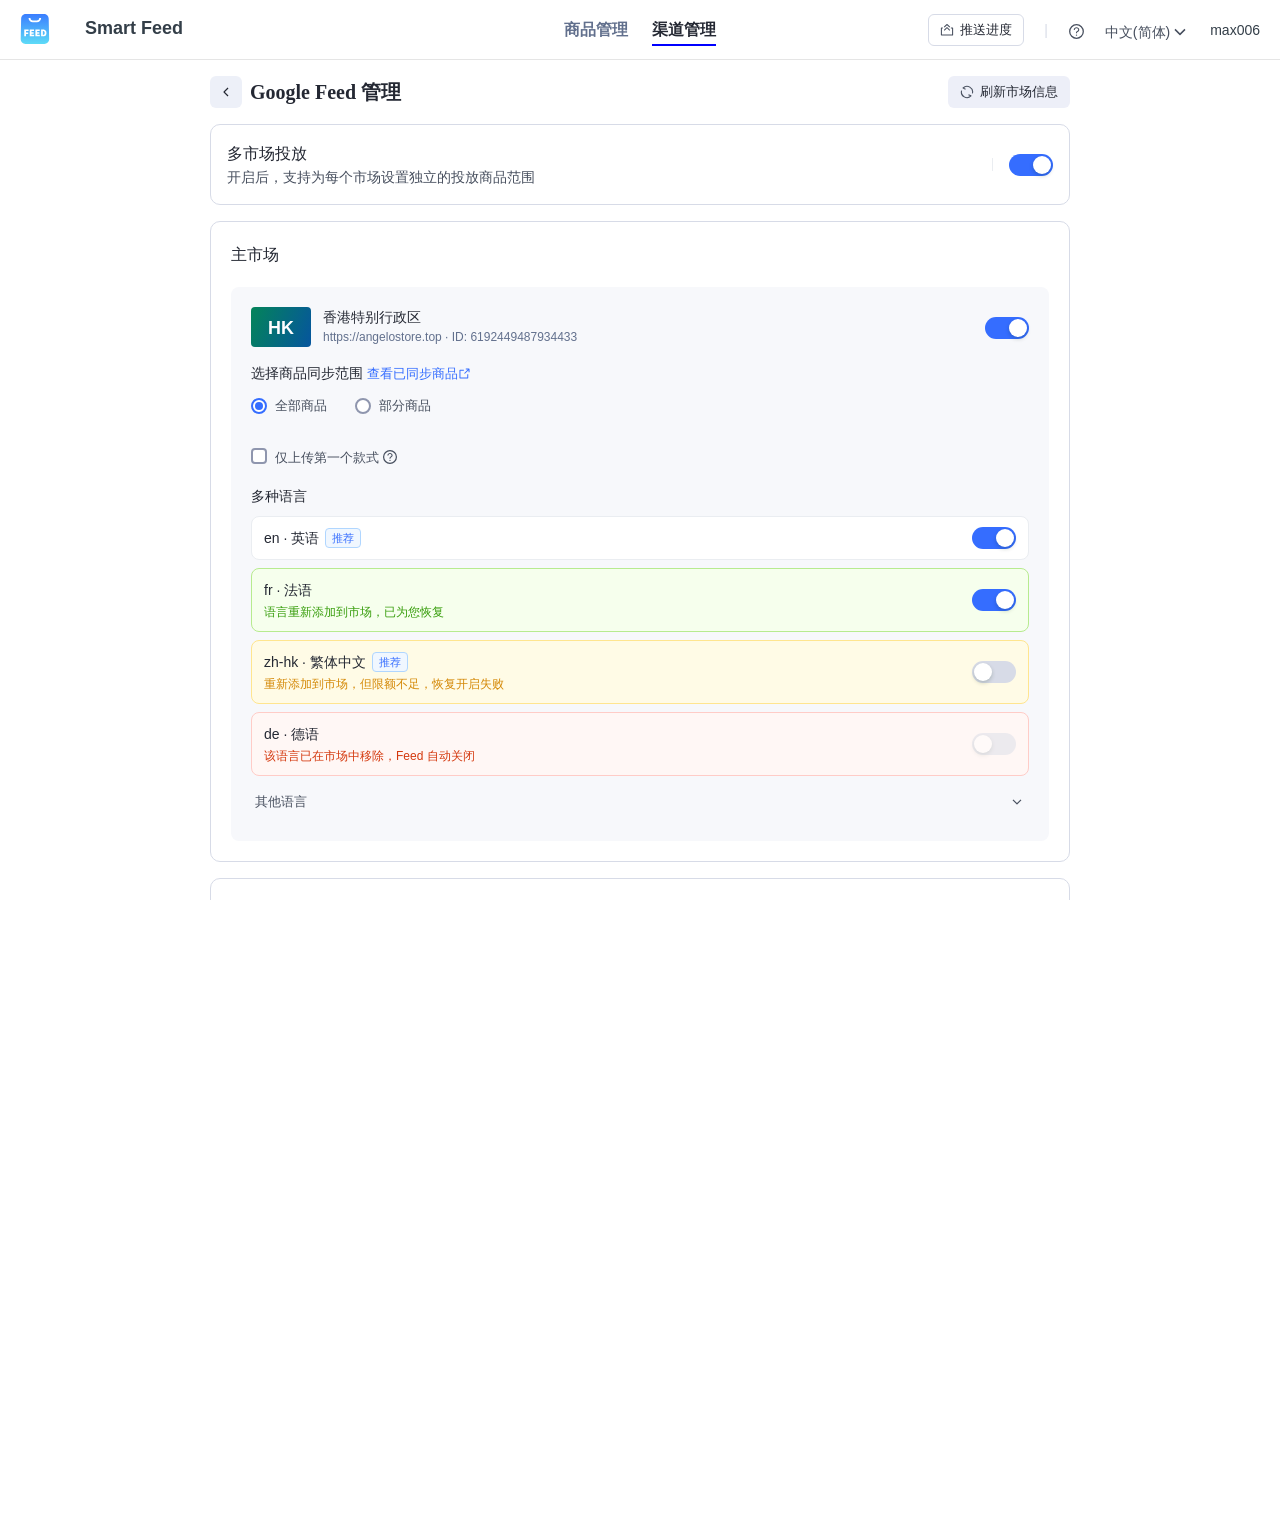
==== commit 84d83ea5: "Rename demo page to google_feed_country_language.html. Co-authored-by: Cursor <cursoragent@cursor.co" ====
--- a/index.html
+++ b/index.html
@@ -1,387 +1,12 @@
 <!DOCTYPE html>
-<html lang="en" class="sl-admin-components-theme-default">
+<html lang="zh-CN">
 <head>
   <meta charset="UTF-8">
-  <meta name="viewport" content="width=device-width,initial-scale=1">
-  <title>Smart Feed · Google 多市场 Feed Demo</title>
-  <link rel="stylesheet" href="assets/iconfont.css">
-  <link rel="stylesheet" href="assets/index-94e674b4.css">
-  <link rel="stylesheet" href="assets/index-4182d551.css">
-  <link rel="stylesheet" href="assets/channel-de19d126.css">
-  <link rel="stylesheet" href="assets/displayAttrs-53b00157.css">
-  <link rel="stylesheet" href="assets/index-3c9815bd.css">
-  <link rel="stylesheet" href="assets/index-f49a6c0f.css">
-  <style>
-    .demo-lang-select:hover { border-color: #d7dbe7 !important; background-color: #fff !important; }
-    .demo-lang-select:focus { outline: none; border-color: #356dff !important; box-shadow: 0 0 0 2px rgba(53,109,255,.12); }
-    #lang-modal, #feed-modal { display: none; }
-    #lang-modal.open, #feed-modal.open { display: block; }
-    #demo-toast { display:none; position:fixed; bottom:24px; left:50%; transform:translateX(-50%); z-index:1100; padding:10px 16px; background:#242833; color:#fff; border-radius:8px; font-size:14px; box-shadow:0 4px 12px rgba(0,0,0,.15); }
-    #demo-toast.show { display:block; }
-    .demo-feed-disabled { opacity: 0.55; pointer-events: none; }
-    .demo-suggest-tag { display: inline-block; margin-left: 6px; padding: 0 6px; font-size: 11px; line-height: 18px; color: #356dff; background: #f0f7ff; border: 1px solid #b0d6ff; border-radius: 4px; vertical-align: middle; }
-    .demo-langs { margin-top: 4px; }
-    .demo-lang-row { display: flex; align-items: center; justify-content: space-between; padding: 10px 12px; background: #fff; border: 1px solid #eaedf1; border-radius: 8px; margin-bottom: 8px; }
-    .demo-lang-row-left { display: flex; align-items: center; }
-    .demo-lang-name { font-size: 14px; color: #242833; }
-    .demo-lang-more-toggle { display: flex; align-items: center; justify-content: space-between; padding: 8px 4px; cursor: pointer; font-size: 13px; color: #474f5e; user-select: none; }
-    .demo-lang-more-toggle:hover { color: #242833; }
-    .demo-lang-more-arrow { transition: transform .2s; }
-    .demo-lang-more.open .demo-lang-more-arrow { transform: rotate(180deg); }
-    .demo-lang-more-list { padding-top: 4px; }
-    .demo-lang-enabled-other:empty,
-    .demo-lang-recommended:empty,
-    .demo-lang-recommended-off:empty,
-    .demo-lang-removed:empty { display: none; }
-    .demo-lang-row.is-removed { background: #fff7f5; border-color: #ffccc7; }
-    .demo-lang-row.is-restored { background: #f6ffed; border-color: #b7eb8f; }
-    .demo-lang-row.is-quota-fail { background: #fffbe6; border-color: #ffe58f; }
-    .demo-lang-row.is-removed .demo-lang-row-left,
-    .demo-lang-row.is-restored .demo-lang-row-left,
-    .demo-lang-row.is-quota-fail .demo-lang-row-left { flex-direction: column; align-items: flex-start; gap: 2px; }
-    .demo-lang-removed-tip { font-size: 12px; line-height: 18px; color: #d4380d; }
-    .demo-lang-restored-tip { font-size: 12px; line-height: 18px; color: #389e0d; }
-    .demo-lang-quota-tip { font-size: 12px; line-height: 18px; color: #d48806; }
-    .demo-lang-name-line { display: flex; align-items: center; }
-    .demo-lang-row .ant-switch-disabled { opacity: 0.45; cursor: not-allowed; pointer-events: none; }
-  </style>
+  <meta http-equiv="refresh" content="0; url=google_feed_country_language.html">
+  <title>Smart Feed · Google Feed Demo</title>
+  <link rel="canonical" href="google_feed_country_language.html">
 </head>
 <body>
-<div id="root" class="root">
-  <div class="_main_1nni3_47">
-    <div class="_container_1nni3_58">
-      <div class="_HeaderLayout_1nni3_1" id="loheader"><div class="ant-row _inner_1nni3_10"><div class="ant-col ant-col-9"><div class="_hitem_1nni3_29"><img src="assets/logo-273397cd.svg" alt="logo" height="30"><span class="_name_1nni3_23">Smart Feed</span></div></div><div class="ant-col ant-col-6 _menuBox_1nni3_13"><div class="_hitem_1nni3_29"><div><span class="_menuItem_1ipih_5" style="margin-right: 24px;">商品管理</span><span class="_menuItem_1ipih_5 _active_1ipih_1">渠道管理</span></div></div></div><div class="ant-col ant-col-9 _rightBox_1nni3_14"><div class="_hitem_1nni3_29"><button variant="secondary" type="button" class="ant-btn ant-btn-variant-secondary ant-btn-with-icon sl-btn" data-testid="atlas-button"><span class="anticon sl-btn-icon" data-testid="button_icon"><svg width="1em" height="1em" viewBox="0 0 20 20" fill="none" xmlns="http://www.w3.org/2000/svg" data-icon="SLIconPublish"><path d="m10 3.06 3.47 3.47 1.06-1.06-3.646-3.647a1.25 1.25 0 0 0-1.768 0L5.47 5.47l1.06 1.06L10 3.06Z" fill="#474F5E"></path><path d="M2 6.25a.75.75 0 0 0-.75.75v10c0 .414.336.75.75.75h16a.75.75 0 0 0 .75-.75V7a.75.75 0 0 0-.75-.75h-2.4a.1.1 0 0 0-.1.1v1.3a.1.1 0 0 0 .1.1h1.55a.1.1 0 0 1 .1.1v8.3a.1.1 0 0 1-.1.1H2.85a.1.1 0 0 1-.1-.1v-8.3a.1.1 0 0 1 .1-.1H3.9a.1.1 0 0 0 .1-.1v-1.3a.1.1 0 0 0-.1-.1H2Z" fill="#474F5E"></path><path d="M13.47 11.03 10 7.56l-3.47 3.47-1.06-1.06 3.646-3.647a1.25 1.25 0 0 1 1.768 0L14.53 9.97l-1.06 1.06Z" fill="#474F5E"></path></svg></span><span data-testid="button_label">推送进度</span></button><span class="_divider_1nni3_34">|</span><svg width="1em" height="1em" viewBox="0 0 20 20" fill="none" xmlns="http://www.w3.org/2000/svg" data-icon="SLIconQuestionCircle" class="_question_1nni3_37"><path d="M10.001 5c-.853 0-1.658.295-2.268.827-.634.555-.983 1.3-.983 2.099v.154c0 .09.073.163.163.163h.975c.09 0 .162-.073.162-.163v-.154c0-.896.876-1.626 1.951-1.626 1.075 0 1.95.73 1.95 1.626 0 .632-.446 1.21-1.14 1.477a2.271 2.271 0 0 0-1.462 2.15v.437c0 .09.073.162.162.162h.976c.089 0 .162-.073.162-.162v-.462a.981.981 0 0 1 .628-.91c1.199-.461 1.973-1.518 1.973-2.692.002-.799-.348-1.544-.981-2.099A3.426 3.426 0 0 0 10 5ZM9.426 14.84a.813.813 0 1 1 1.15-1.15.813.813 0 0 1-1.15 1.15Z" fill="#474F5E"></path><path d="M10 1.25a8.75 8.75 0 1 0 0 17.5 8.75 8.75 0 0 0 0-17.5ZM2.75 10a7.25 7.25 0 1 1 14.5 0 7.25 7.25 0 0 1-14.5 0Z" fill="#474F5E"></path></svg><span style="cursor: pointer; font-weight: 500;">中文(简体)<svg width="1em" height="1em" viewBox="0 0 20 20" fill="none" xmlns="http://www.w3.org/2000/svg" data-icon="SLIconDown" style="font-size: 20px; transform: translateY(5px);"><path d="m9.45 12.92-5-5 1.06-1.06 4.47 4.47 4.47-4.47 1.06 1.06-5 5a.75.75 0 0 1-1.06 0Z" fill="#474F5E"></path></svg></span><div class="_merchantName_1nni3_42">max006</div></div></div></div></div>
-      <div class="_mainContentBody_1nni3_47">
-        <div class="_outer_1e3mh_1"><div class="ant-spin-nested-loading"><div class="ant-spin-container"><div><div class="s-page-header s-page-header-secondary s-page-header-has-extra"><div class="s-page-header-content"><div class="s-page-header-title heading-l"><button type="button" class="ant-btn ant-btn-icon-only ant-btn-with-icon sl-btn-only-icon-middle sl-btn s-page-header-back" data-testid="atlas-button"><span class="anticon sl-btn-icon" data-testid="button_icon"><svg width="1em" height="1em" viewBox="0 0 20 20" xmlns="http://www.w3.org/2000/svg" fill="currentColor" data-icon="SLIconLeft" class="s-page-header-back-icon"><path d="m7.02 9.47 5-5 1.06 1.06L8.61 10l4.47 4.47-1.06 1.06-5-5a.75.75 0 0 1 0-1.06Z"></path></svg></span></button><div><div>Google Feed 管理</div></div></div></div><div class="s-page-header-extra"><button type="button" class="ant-btn ant-btn-with-icon sl-btn" data-testid="atlas-button"><span class="anticon sl-btn-icon" data-testid="button_icon"><svg width="1em" height="1em" viewBox="0 0 20 20" fill="none" xmlns="http://www.w3.org/2000/svg" data-icon="SLIconReload"><path d="M5.716 4.151a7.25 7.25 0 0 1 11.288 7.725l1.448.389A8.75 8.75 0 0 0 3.924 3.702a.849.849 0 0 0 .234 1.382L7.615 6.68l.63-1.362-2.53-1.168ZM2.997 8.123a7.25 7.25 0 0 0 11.374 7.662L11.78 14.69l.583-1.382 3.554 1.499c.546.23.704.95.27 1.383A8.75 8.75 0 0 1 1.549 7.736l1.448.387Z" fill="#474F5E"></path></svg></span><span data-testid="button_label">刷新市场信息</span></button></div></div><div class="_marketOuter_1gq0w_1"><div class="_innerOuter_1gq0w_7"><div><div style="font-size: 16px; color: rgb(36, 40, 51); font-weight: 500;">多市场投放</div><div>开启后，支持为每个市场设置独立的投放商品范围</div></div><div><div class="ant-divider ant-divider-vertical" role="separator" style="margin: 0px 16px;"></div><button type="button" role="switch" aria-checked="true" class="ant-switch ant-switch-checked"><div class="ant-switch-handle"></div><span class="ant-switch-inner"></span></button></div></div></div><div class="_marketGroup_zxfsj_1"><div><div class="_flex_7dzaq_7"><div class="_flex_7dzaq_7"><div class="_marketGroupName_7dzaq_1">主市场</div></div></div><div style="display: block; position: relative;"><div class="_container_1g0fz_1 _contianer_zxfsj_13" data-country="hk">
-<div class="_outer_1g0fz_6" style="margin-bottom: 16px;">
-  <div class="_titleLeft_1g0fz_16">
-    <div class="_colorSquare_7pekx_1" style="width: 60px; height: 40px; background: linear-gradient(111.34deg, rgb(4, 132, 89) 0%, rgb(6, 85, 158) 100%); font-size: 180px; min-width: 60px;"><span>HK</span></div>
-    <div style="margin-left: 12px;">
-      <div style="line-height: 21px;"><span style="color: rgb(36, 40, 51); font-weight: 500;">香港特别行政区</span></div>
-      <div style="font-size: 12px; color: rgb(98, 112, 141);">https://angelostore.top · ID: 6192449487934433</div>
-    </div>
-  </div>
-  <div><button data-feed-switch data-market="hk" data-on="1" type="button" role="switch" aria-checked="true" class="ant-switch ant-switch-checked"><div class="ant-switch-handle"></div><span class="ant-switch-inner"></span></button></div>
-</div>
-<div><form class="ant-form ant-form-horizontal"><div class="_title_119u7_57 _titleMg_119u7_67">选择商品同步范围<a class="_link_119u7_74">查看已同步商品<svg width="1em" height="1em" viewBox="0 0 20 20" xmlns="http://www.w3.org/2000/svg" fill="currentColor" data-icon="SLIconRedirect" style="transform: translateY(2px);"><path d="M17 2.25h-5v1.5h3.19L9.47 9.47l1.06 1.06 5.72-5.72V8h1.5V3a.75.75 0 0 0-.75-.75Z"></path><path d="M15.75 17v-6h-1.5v5.25H3.75V5.75H9v-1.5H3a.75.75 0 0 0-.75.75v12c0 .414.336.75.75.75h12a.75.75 0 0 0 .75-.75Z"></path></svg></a></div><div class="ant-row ant-form-item"><div class="ant-col ant-form-item-control"><div class="ant-form-item-control-input"><div class="ant-form-item-control-input-content"><div class="s-radios-group s-radios-group-horizontal"><div class="s-radios-group-item"><label class="ant-radio-wrapper ant-radio-wrapper-experimental ant-radio-wrapper-checked sl-radio"><span class="ant-radio-rect ant-radio-rect-with-content"><span class="ant-radio ant-radio-checked"><input type="radio" class="ant-radio-input" value="" checked=""><span class="ant-radio-inner"></span></span></span><span class="ant-radio-content"><span><div class="s-internal-ellipsis-node"><div class="s-internal-ellipsis-node-content" data-max-line="2" data-ellipsis-position="end">全部商品</div></div></span></span></label></div><div class="s-radios-group-item"><label class="ant-radio-wrapper ant-radio-wrapper-experimental sl-radio"><span class="ant-radio-rect ant-radio-rect-with-content"><span class="ant-radio"><input type="radio" class="ant-radio-input" value=""><span class="ant-radio-inner"></span></span></span><span class="ant-radio-content"><span><div class="s-internal-ellipsis-node"><div class="s-internal-ellipsis-node-content" data-max-line="2" data-ellipsis-position="end">部分商品</div></div></span></span></label></div></div></div></div></div></div><label class="ant-checkbox-wrapper ant-checkbox-wrapper-experimental sl-checkbox" data-testid="atlas-checkbox" style="margin-top: 0px;"><div class="ant-checkbox-content"><span class="ant-checkbox-rect ant-checkbox-rect-with-content"><span class="ant-checkbox"><input id="firstSku-hk" type="checkbox" class="ant-checkbox-input" value=""><span class="ant-checkbox-inner"></span></span></span><span class="ant-checkbox-content-inner">仅上传第一个款式<svg width="1em" height="1em" viewBox="0 0 20 20" fill="none" xmlns="http://www.w3.org/2000/svg" data-icon="SLIconQuestionCircle" style="font-size: 16px; transform: translateY(3px); margin-left: 3px;"><path d="M10.001 5c-.853 0-1.658.295-2.268.827-.634.555-.983 1.3-.983 2.099v.154c0 .09.073.163.163.163h.975c.09 0 .162-.073.162-.163v-.154c0-.896.876-1.626 1.951-1.626 1.075 0 1.95.73 1.95 1.626 0 .632-.446 1.21-1.14 1.477a2.271 2.271 0 0 0-1.462 2.15v.437c0 .09.073.162.162.162h.976c.089 0 .162-.073.162-.162v-.462a.981.981 0 0 1 .628-.91c1.199-.461 1.973-1.518 1.973-2.692.002-.799-.348-1.544-.981-2.099A3.426 3.426 0 0 0 10 5ZM9.426 14.84a.813.813 0 1 1 1.15-1.15.813.813 0 0 1-1.15 1.15Z" fill="#474F5E"></path><path d="M10 1.25a8.75 8.75 0 1 0 0 17.5 8.75 8.75 0 0 0 0-17.5ZM2.75 10a7.25 7.25 0 1 1 14.5 0 7.25 7.25 0 0 1-14.5 0Z" fill="#474F5E"></path></svg></span></div></label></form><div class="demo-langs" data-langs-for="hk">
-  <div class="_title_119u7_57" style="margin: 16px 0 10px;">多种语言</div>
-  <div class="demo-lang-recommended"><div class="demo-lang-row" data-recommended="1">
-  <div class="demo-lang-row-left"><span class="demo-lang-name">en · 英语</span><span class="demo-suggest-tag">推荐</span></div>
-  <button data-lang-switch data-market="hk" data-lang="en" data-on="1" type="button" role="switch" aria-checked="true" class="ant-switch ant-switch-checked"><div class="ant-switch-handle"></div><span class="ant-switch-inner"></span></button>
-</div><div class="demo-lang-row is-quota-fail" data-recommended="1" data-quota-fail="1">
-  <div class="demo-lang-row-left">
-    <span class="demo-lang-name-line"><span class="demo-lang-name">zh-hk · 繁体中文</span><span class="demo-suggest-tag">推荐</span></span>
-    <span class="demo-lang-quota-tip">重新添加到市场，但限额不足，恢复开启失败</span>
-  </div>
-  <button data-lang-switch data-market="hk" data-lang="zh-hk" data-on="0" data-quota-fail="1" type="button" role="switch" aria-checked="false" class="ant-switch"><div class="ant-switch-handle"></div><span class="ant-switch-inner"></span></button>
-</div></div>
-  <div class="demo-lang-enabled-other"></div>
-  <div class="demo-lang-recommended-off"></div>
-  <div class="demo-lang-removed"></div>
-  <div class="demo-lang-more">
-    <div class="demo-lang-more-toggle" data-toggle-more>
-      <span>其他语言</span>
-      <svg class="demo-lang-more-arrow" width="16" height="16" viewBox="0 0 20 20" fill="none"><path d="m9.45 12.92-5-5 1.06-1.06 4.47 4.47 4.47-4.47 1.06 1.06-5 5a.75.75 0 0 1-1.06 0Z" fill="#474F5E"/></svg>
-    </div>
-    <div class="demo-lang-more-list" hidden><div class="demo-lang-row is-restored" data-restored="1">
-  <div class="demo-lang-row-left">
-    <span class="demo-lang-name">fr · 法语</span>
-    <span class="demo-lang-restored-tip">语言重新添加到市场，已为您恢复</span>
-  </div>
-  <button data-lang-switch data-market="hk" data-lang="fr" data-on="1" type="button" role="switch" aria-checked="true" class="ant-switch ant-switch-checked"><div class="ant-switch-handle"></div><span class="ant-switch-inner"></span></button>
-</div><div class="demo-lang-row is-removed" data-removed="1">
-  <div class="demo-lang-row-left">
-    <span class="demo-lang-name-line"><span class="demo-lang-name">de · 德语</span></span>
-    <span class="demo-lang-removed-tip">该语言已在市场中移除，Feed 自动关闭</span>
-  </div>
-  <button data-lang-switch data-market="hk" data-lang="de" data-on="0" data-removed="1" disabled type="button" role="switch" aria-checked="false" class="ant-switch ant-switch-disabled"><div class="ant-switch-handle"></div><span class="ant-switch-inner"></span></button>
-</div><div class="demo-lang-row">
-  <div class="demo-lang-row-left"><span class="demo-lang-name">jp · 日语</span></div>
-  <button data-lang-switch data-market="hk" data-lang="jp" data-on="0" type="button" role="switch" aria-checked="false" class="ant-switch"><div class="ant-switch-handle"></div><span class="ant-switch-inner"></span></button>
-</div></div>
-  </div>
-</div></div>
-</div></div></div></div><div class="_marketGroup_zxfsj_1"><div><div class="_flex_7dzaq_7"><div class="_flex_7dzaq_7"><div class="_marketGroupName_7dzaq_1">欧盟</div></div><svg width="1em" height="1em" viewBox="0 0 20 20" fill="none" xmlns="http://www.w3.org/2000/svg" data-icon="SLIconUp" class="_icon_7dzaq_11"><path d="m9.45 7.08-5 5 1.06 1.06 4.47-4.47 4.47 4.47 1.06-1.06-5-5a.75.75 0 0 0-1.06 0Z" fill="#474F5E"></path></svg></div><div style="display: block; position: relative;"><div class="_container_1g0fz_1 _contianer_zxfsj_13" data-country="fr">
-<div class="_outer_1g0fz_6" style="margin-bottom: 16px;">
-  <div class="_titleLeft_1g0fz_16">
-    <div class="_colorSquare_7pekx_1" style="width: 60px; height: 40px; background: linear-gradient(111.34deg, rgb(4, 132, 89) 0%, rgb(6, 85, 158) 100%); font-size: 180px; min-width: 60px;"><span>FR</span></div>
-    <div style="margin-left: 12px;">
-      <div style="line-height: 21px;"><span style="color: rgb(36, 40, 51); font-weight: 500;">法国</span></div>
-      <div style="font-size: 12px; color: rgb(98, 112, 141);">https://angelostore.top/fr-eur · ID: 13510798882831580</div>
-    </div>
-  </div>
-  <div><button data-feed-switch data-market="fr" data-on="1" type="button" role="switch" aria-checked="true" class="ant-switch ant-switch-checked"><div class="ant-switch-handle"></div><span class="ant-switch-inner"></span></button></div>
-</div>
-<div><form class="ant-form ant-form-horizontal"><div class="_title_119u7_57 _titleMg_119u7_67">选择商品同步范围<a class="_link_119u7_74">查看已同步商品<svg width="1em" height="1em" viewBox="0 0 20 20" xmlns="http://www.w3.org/2000/svg" fill="currentColor" data-icon="SLIconRedirect" style="transform: translateY(2px);"><path d="M17 2.25h-5v1.5h3.19L9.47 9.47l1.06 1.06 5.72-5.72V8h1.5V3a.75.75 0 0 0-.75-.75Z"></path><path d="M15.75 17v-6h-1.5v5.25H3.75V5.75H9v-1.5H3a.75.75 0 0 0-.75.75v12c0 .414.336.75.75.75h12a.75.75 0 0 0 .75-.75Z"></path></svg></a></div><div class="ant-row ant-form-item"><div class="ant-col ant-form-item-control"><div class="ant-form-item-control-input"><div class="ant-form-item-control-input-content"><div class="s-radios-group s-radios-group-horizontal"><div class="s-radios-group-item"><label class="ant-radio-wrapper ant-radio-wrapper-experimental ant-radio-wrapper-checked sl-radio"><span class="ant-radio-rect ant-radio-rect-with-content"><span class="ant-radio ant-radio-checked"><input type="radio" class="ant-radio-input" value="" checked=""><span class="ant-radio-inner"></span></span></span><span class="ant-radio-content"><span><div class="s-internal-ellipsis-node"><div class="s-internal-ellipsis-node-content" data-max-line="2" data-ellipsis-position="end">全部商品</div></div></span></span></label></div><div class="s-radios-group-item"><label class="ant-radio-wrapper ant-radio-wrapper-experimental sl-radio"><span class="ant-radio-rect ant-radio-rect-with-content"><span class="ant-radio"><input type="radio" class="ant-radio-input" value=""><span class="ant-radio-inner"></span></span></span><span class="ant-radio-content"><span><div class="s-internal-ellipsis-node"><div class="s-internal-ellipsis-node-content" data-max-line="2" data-ellipsis-position="end">部分商品</div></div></span></span></label></div></div></div></div></div></div><label class="ant-checkbox-wrapper ant-checkbox-wrapper-experimental sl-checkbox" data-testid="atlas-checkbox" style="margin-top: 0px;"><div class="ant-checkbox-content"><span class="ant-checkbox-rect ant-checkbox-rect-with-content"><span class="ant-checkbox"><input id="firstSku-fr" type="checkbox" class="ant-checkbox-input" value=""><span class="ant-checkbox-inner"></span></span></span><span class="ant-checkbox-content-inner">仅上传第一个款式<svg width="1em" height="1em" viewBox="0 0 20 20" fill="none" xmlns="http://www.w3.org/2000/svg" data-icon="SLIconQuestionCircle" style="font-size: 16px; transform: translateY(3px); margin-left: 3px;"><path d="M10.001 5c-.853 0-1.658.295-2.268.827-.634.555-.983 1.3-.983 2.099v.154c0 .09.073.163.163.163h.975c.09 0 .162-.073.162-.163v-.154c0-.896.876-1.626 1.951-1.626 1.075 0 1.95.73 1.95 1.626 0 .632-.446 1.21-1.14 1.477a2.271 2.271 0 0 0-1.462 2.15v.437c0 .09.073.162.162.162h.976c.089 0 .162-.073.162-.162v-.462a.981.981 0 0 1 .628-.91c1.199-.461 1.973-1.518 1.973-2.692.002-.799-.348-1.544-.981-2.099A3.426 3.426 0 0 0 10 5ZM9.426 14.84a.813.813 0 1 1 1.15-1.15.813.813 0 0 1-1.15 1.15Z" fill="#474F5E"></path><path d="M10 1.25a8.75 8.75 0 1 0 0 17.5 8.75 8.75 0 0 0 0-17.5ZM2.75 10a7.25 7.25 0 1 1 14.5 0 7.25 7.25 0 0 1-14.5 0Z" fill="#474F5E"></path></svg></span></div></label></form><div class="demo-langs" data-langs-for="fr">
-  <div class="_title_119u7_57" style="margin: 16px 0 10px;">多种语言</div>
-  <div class="demo-lang-recommended"><div class="demo-lang-row" data-recommended="1">
-  <div class="demo-lang-row-left"><span class="demo-lang-name">fr · 法语</span><span class="demo-suggest-tag">推荐</span></div>
-  <button data-lang-switch data-market="fr" data-lang="fr" data-on="1" type="button" role="switch" aria-checked="true" class="ant-switch ant-switch-checked"><div class="ant-switch-handle"></div><span class="ant-switch-inner"></span></button>
-</div></div>
-  <div class="demo-lang-enabled-other"></div>
-  <div class="demo-lang-recommended-off"></div>
-  <div class="demo-lang-removed"></div>
-  <div class="demo-lang-more">
-    <div class="demo-lang-more-toggle" data-toggle-more>
-      <span>其他语言</span>
-      <svg class="demo-lang-more-arrow" width="16" height="16" viewBox="0 0 20 20" fill="none"><path d="m9.45 12.92-5-5 1.06-1.06 4.47 4.47 4.47-4.47 1.06 1.06-5 5a.75.75 0 0 1-1.06 0Z" fill="#474F5E"/></svg>
-    </div>
-    <div class="demo-lang-more-list" hidden><div class="demo-lang-row">
-  <div class="demo-lang-row-left"><span class="demo-lang-name">en · 英语</span></div>
-  <button data-lang-switch data-market="fr" data-lang="en" data-on="0" type="button" role="switch" aria-checked="false" class="ant-switch"><div class="ant-switch-handle"></div><span class="ant-switch-inner"></span></button>
-</div><div class="demo-lang-row">
-  <div class="demo-lang-row-left"><span class="demo-lang-name">de · 德语</span></div>
-  <button data-lang-switch data-market="fr" data-lang="de" data-on="0" type="button" role="switch" aria-checked="false" class="ant-switch"><div class="ant-switch-handle"></div><span class="ant-switch-inner"></span></button>
-</div><div class="demo-lang-row">
-  <div class="demo-lang-row-left"><span class="demo-lang-name">jp · 日语</span></div>
-  <button data-lang-switch data-market="fr" data-lang="jp" data-on="0" type="button" role="switch" aria-checked="false" class="ant-switch"><div class="ant-switch-handle"></div><span class="ant-switch-inner"></span></button>
-</div></div>
-  </div>
-</div></div>
-</div><div class="_container_1g0fz_1 _contianer_zxfsj_13" data-country="ch">
-<div class="_outer_1g0fz_6" style="margin-bottom: 16px;">
-  <div class="_titleLeft_1g0fz_16">
-    <div class="_colorSquare_7pekx_1" style="width: 60px; height: 40px; background: linear-gradient(111.34deg, rgb(209, 47, 61) 0%, rgb(148, 6, 151) 92.71%); font-size: 180px; min-width: 60px;"><span>CH</span></div>
-    <div style="margin-left: 12px;">
-      <div style="line-height: 21px;"><span style="color: rgb(36, 40, 51); font-weight: 500;">瑞士</span></div>
-      <div style="font-size: 12px; color: rgb(98, 112, 141);">https://angelostore.top/ch</div>
-    </div>
-  </div>
-  <div><button data-feed-switch data-market="ch" data-on="1" type="button" role="switch" aria-checked="true" class="ant-switch ant-switch-checked"><div class="ant-switch-handle"></div><span class="ant-switch-inner"></span></button></div>
-</div>
-<div><form class="ant-form ant-form-horizontal"><div class="_title_119u7_57 _titleMg_119u7_67">选择商品同步范围<a class="_link_119u7_74">查看已同步商品<svg width="1em" height="1em" viewBox="0 0 20 20" xmlns="http://www.w3.org/2000/svg" fill="currentColor" data-icon="SLIconRedirect" style="transform: translateY(2px);"><path d="M17 2.25h-5v1.5h3.19L9.47 9.47l1.06 1.06 5.72-5.72V8h1.5V3a.75.75 0 0 0-.75-.75Z"></path><path d="M15.75 17v-6h-1.5v5.25H3.75V5.75H9v-1.5H3a.75.75 0 0 0-.75.75v12c0 .414.336.75.75.75h12a.75.75 0 0 0 .75-.75Z"></path></svg></a></div><div class="ant-row ant-form-item"><div class="ant-col ant-form-item-control"><div class="ant-form-item-control-input"><div class="ant-form-item-control-input-content"><div class="s-radios-group s-radios-group-horizontal"><div class="s-radios-group-item"><label class="ant-radio-wrapper ant-radio-wrapper-experimental ant-radio-wrapper-checked sl-radio"><span class="ant-radio-rect ant-radio-rect-with-content"><span class="ant-radio ant-radio-checked"><input type="radio" class="ant-radio-input" value="" checked=""><span class="ant-radio-inner"></span></span></span><span class="ant-radio-content"><span><div class="s-internal-ellipsis-node"><div class="s-internal-ellipsis-node-content" data-max-line="2" data-ellipsis-position="end">全部商品</div></div></span></span></label></div><div class="s-radios-group-item"><label class="ant-radio-wrapper ant-radio-wrapper-experimental sl-radio"><span class="ant-radio-rect ant-radio-rect-with-content"><span class="ant-radio"><input type="radio" class="ant-radio-input" value=""><span class="ant-radio-inner"></span></span></span><span class="ant-radio-content"><span><div class="s-internal-ellipsis-node"><div class="s-internal-ellipsis-node-content" data-max-line="2" data-ellipsis-position="end">部分商品</div></div></span></span></label></div></div></div></div></div></div><label class="ant-checkbox-wrapper ant-checkbox-wrapper-experimental sl-checkbox" data-testid="atlas-checkbox" style="margin-top: 0px;"><div class="ant-checkbox-content"><span class="ant-checkbox-rect ant-checkbox-rect-with-content"><span class="ant-checkbox"><input id="firstSku-ch" type="checkbox" class="ant-checkbox-input" value=""><span class="ant-checkbox-inner"></span></span></span><span class="ant-checkbox-content-inner">仅上传第一个款式<svg width="1em" height="1em" viewBox="0 0 20 20" fill="none" xmlns="http://www.w3.org/2000/svg" data-icon="SLIconQuestionCircle" style="font-size: 16px; transform: translateY(3px); margin-left: 3px;"><path d="M10.001 5c-.853 0-1.658.295-2.268.827-.634.555-.983 1.3-.983 2.099v.154c0 .09.073.163.163.163h.975c.09 0 .162-.073.162-.163v-.154c0-.896.876-1.626 1.951-1.626 1.075 0 1.95.73 1.95 1.626 0 .632-.446 1.21-1.14 1.477a2.271 2.271 0 0 0-1.462 2.15v.437c0 .09.073.162.162.162h.976c.089 0 .162-.073.162-.162v-.462a.981.981 0 0 1 .628-.91c1.199-.461 1.973-1.518 1.973-2.692.002-.799-.348-1.544-.981-2.099A3.426 3.426 0 0 0 10 5ZM9.426 14.84a.813.813 0 1 1 1.15-1.15.813.813 0 0 1-1.15 1.15Z" fill="#474F5E"></path><path d="M10 1.25a8.75 8.75 0 1 0 0 17.5 8.75 8.75 0 0 0 0-17.5ZM2.75 10a7.25 7.25 0 1 1 14.5 0 7.25 7.25 0 0 1-14.5 0Z" fill="#474F5E"></path></svg></span></div></label></form><div class="demo-langs" data-langs-for="ch">
-  <div class="_title_119u7_57" style="margin: 16px 0 10px;">多种语言</div>
-  <div class="demo-lang-recommended"><div class="demo-lang-row" data-recommended="1">
-  <div class="demo-lang-row-left"><span class="demo-lang-name">en · 英语</span><span class="demo-suggest-tag">推荐</span></div>
-  <button data-lang-switch data-market="ch" data-lang="en" data-on="1" type="button" role="switch" aria-checked="true" class="ant-switch ant-switch-checked"><div class="ant-switch-handle"></div><span class="ant-switch-inner"></span></button>
-</div><div class="demo-lang-row" data-recommended="1">
-  <div class="demo-lang-row-left"><span class="demo-lang-name">de · 德语</span><span class="demo-suggest-tag">推荐</span></div>
-  <button data-lang-switch data-market="ch" data-lang="de" data-on="1" type="button" role="switch" aria-checked="true" class="ant-switch ant-switch-checked"><div class="ant-switch-handle"></div><span class="ant-switch-inner"></span></button>
-</div></div>
-  <div class="demo-lang-enabled-other"></div>
-  <div class="demo-lang-recommended-off"></div>
-  <div class="demo-lang-removed"></div>
-  <div class="demo-lang-more">
-    <div class="demo-lang-more-toggle" data-toggle-more>
-      <span>其他语言</span>
-      <svg class="demo-lang-more-arrow" width="16" height="16" viewBox="0 0 20 20" fill="none"><path d="m9.45 12.92-5-5 1.06-1.06 4.47 4.47 4.47-4.47 1.06 1.06-5 5a.75.75 0 0 1-1.06 0Z" fill="#474F5E"/></svg>
-    </div>
-    <div class="demo-lang-more-list" hidden><div class="demo-lang-row">
-  <div class="demo-lang-row-left"><span class="demo-lang-name">fr · 法语</span></div>
-  <button data-lang-switch data-market="ch" data-lang="fr" data-on="1" type="button" role="switch" aria-checked="true" class="ant-switch ant-switch-checked"><div class="ant-switch-handle"></div><span class="ant-switch-inner"></span></button>
-</div><div class="demo-lang-row">
-  <div class="demo-lang-row-left"><span class="demo-lang-name">jp · 日语</span></div>
-  <button data-lang-switch data-market="ch" data-lang="jp" data-on="0" type="button" role="switch" aria-checked="false" class="ant-switch"><div class="ant-switch-handle"></div><span class="ant-switch-inner"></span></button>
-</div></div>
-  </div>
-</div></div>
-</div></div></div></div></div></div></div></div></div>
-      </div>
-    </div>
-  </div>
-</div>
-
-<div id="lang-modal">
-  <div class="ant-modal-root">
-    <div class="ant-modal-mask"></div>
-    <div tabindex="-1" class="ant-modal-wrap" role="dialog">
-      <div role="document" class="ant-modal css-1pi45l5" style="width: 480px;">
-        <div class="ant-modal-content">
-          <button type="button" aria-label="Close" class="ant-modal-close" id="modal-close-x">
-            <span class="ant-modal-close-x"><span role="img" class="anticon anticon-close ant-modal-close-icon"><svg viewBox="64 64 896 896" focusable="false" width="1em" height="1em" fill="currentColor"><path d="M563.8 512l262.5-312.9c4.7-5.6 3.8-14-.9-18.5-5.1-4.3-12.7-3.7-17 1.3L512 460.9 249.5 181.4c-4.3-5-11.9-5.6-17-1.3-4.7 4.9-5.6 13.1-.9 18.5L460.9 512 198.4 824.9c-4.7 5.6-3.8 14 .9 18.5 5.1 4.3 12.7 3.7 17-1.3L512 563.1l262.5 312.9c4.3 5 11.9 5.6 17 1.3 4.7-4.9 5.6-13.1.9-18.5L563.8 512z"></path></svg></span></span>
-          </button>
-          <div class="ant-modal-header"><div class="ant-modal-title">关闭语言 Feed</div></div>
-          <div class="ant-modal-body"><p id="modal-desc" style="margin:0;line-height:22px;color:#474f5e;"></p></div>
-          <div class="ant-modal-footer">
-            <button type="button" class="ant-btn ant-btn-default sl-btn" id="btn-cancel"><span>取消</span></button>
-            <button type="button" class="ant-btn ant-btn-primary sl-btn" id="btn-delete"><span>删除并关闭</span></button>
-          </div>
-        </div>
-      </div>
-    </div>
-  </div>
-</div>
-<div id="feed-modal">
-  <div class="ant-modal-root">
-    <div class="ant-modal-mask"></div>
-    <div tabindex="-1" class="ant-modal-wrap" role="dialog">
-      <div role="document" class="ant-modal css-1pi45l5" style="width: 480px;">
-        <div class="ant-modal-content">
-          <button type="button" aria-label="Close" class="ant-modal-close" id="feed-modal-close-x">
-            <span class="ant-modal-close-x"><span role="img" class="anticon anticon-close ant-modal-close-icon"><svg viewBox="64 64 896 896" focusable="false" width="1em" height="1em" fill="currentColor"><path d="M563.8 512l262.5-312.9c4.7-5.6 3.8-14-.9-18.5-5.1-4.3-12.7-3.7-17 1.3L512 460.9 249.5 181.4c-4.3-5-11.9-5.6-17-1.3-4.7 4.9-5.6 13.1-.9 18.5L460.9 512 198.4 824.9c-4.7 5.6-3.8 14 .9 18.5 5.1 4.3 12.7 3.7 17-1.3L512 563.1l262.5 312.9c4.3 5 11.9 5.6 17 1.3 4.7-4.9 5.6-13.1.9-18.5L563.8 512z"></path></svg></span></span>
-          </button>
-          <div class="ant-modal-header"><div class="ant-modal-title">关闭 Feed</div></div>
-          <div class="ant-modal-body"><p id="feed-modal-desc" style="margin:0;line-height:22px;color:#474f5e;"></p></div>
-          <div class="ant-modal-footer">
-            <button type="button" class="ant-btn ant-btn-default sl-btn" id="feed-btn-cancel"><span>取消</span></button>
-            <button type="button" class="ant-btn ant-btn-primary sl-btn" id="feed-btn-confirm"><span>确认继续</span></button>
-          </div>
-        </div>
-      </div>
-    </div>
-  </div>
-</div>
-<div id="demo-toast"></div>
-<script>
-const LANG_LABELS = { en: "英语 (en)", fr: "法语 (fr)", de: "德语 (de)", jp: "日语 (jp)", "zh-hk": "繁体中文 (zh-hk)" };
-const COUNTRY_NAMES = { hk: "香港特别行政区", fr: "法国", ch: "瑞士" };
-const pending = { btn: null, market: null, lang: null };
-const pendingFeed = { btn: null, market: null };
-const modal = document.getElementById("lang-modal");
-const modalDesc = document.getElementById("modal-desc");
-const feedModal = document.getElementById("feed-modal");
-const feedModalDesc = document.getElementById("feed-modal-desc");
-const toast = document.getElementById("demo-toast");
-
-function showToast(msg) {
-  toast.textContent = msg;
-  toast.classList.add("show");
-  clearTimeout(window.__toastTimer);
-  window.__toastTimer = setTimeout(() => toast.classList.remove("show"), 2200);
-}
-function setSwitch(btn, on) {
-  btn.dataset.on = on ? "1" : "0";
-  btn.setAttribute("aria-checked", on ? "true" : "false");
-  btn.classList.toggle("ant-switch-checked", on);
-  layoutLangs(btn.closest(".demo-langs"));
-}
-function isOn(row) {
-  return row.querySelector("[data-lang-switch]")?.dataset.on === "1";
-}
-function layoutLangs(root) {
-  if (!root) return;
-  const recBox = root.querySelector(".demo-lang-recommended");
-  const enabledOther = root.querySelector(".demo-lang-enabled-other");
-  const removedBox = root.querySelector(".demo-lang-removed");
-  const recOffBox = root.querySelector(".demo-lang-recommended-off");
-  const moreWrap = root.querySelector(".demo-lang-more");
-  const moreList = root.querySelector(".demo-lang-more-list");
-  const rows = [...root.querySelectorAll(".demo-lang-row")];
-  const recOn = [];
-  const recOff = [];
-  const otherOn = [];
-  const otherOff = [];
-  const removed = [];
-  rows.forEach((row) => {
-    if (row.hasAttribute("data-removed")) {
-      removed.push(row);
-      return;
-    }
-    const rec = row.hasAttribute("data-recommended");
-    const on = isOn(row);
-    if (rec && on) recOn.push(row);
-    else if (rec) recOff.push(row);
-    else if (on) otherOn.push(row);
-    else otherOff.push(row);
-  });
-  recOn.forEach((row) => recBox.appendChild(row));
-  otherOn.forEach((row) => enabledOther.appendChild(row));
-  recOff.forEach((row) => recOffBox.appendChild(row));
-  if (removedBox) removed.forEach((row) => removedBox.appendChild(row));
-  otherOff.forEach((row) => moreList.appendChild(row));
-  moreWrap.style.display = otherOff.length ? "" : "none";
-  if (!otherOff.length) {
-    moreWrap.classList.remove("open");
-    moreList.hidden = true;
-  }
-}
-function openOffModal(btn) {
-  pending.btn = btn;
-  pending.market = btn.dataset.market;
-  pending.lang = btn.dataset.lang;
-  const country = COUNTRY_NAMES[pending.market] || pending.market;
-  modalDesc.innerHTML =
-    `即将关闭 <strong>${country}</strong> 的 <strong>${LANG_LABELS[pending.lang]}</strong> Feed。<br><br>` +
-    `是否删除该语言的 Feed 以及对应的商品？<br>` +
-    `<span style="color:#7a8499;font-size:12px;">删除后，该语言 Feed 及已同步商品将无法恢复。</span>`;
-  modal.classList.add("open");
-}
-function closeModal(revert) {
-  modal.classList.remove("open");
-  if (revert && pending.btn) setSwitch(pending.btn, true);
-  pending.btn = pending.market = pending.lang = null;
-}
-
-document.querySelectorAll("[data-lang-switch]").forEach((btn) => {
-  btn.addEventListener("click", (e) => {
-    e.preventDefault();
-    e.stopPropagation();
-    if (btn.disabled || btn.dataset.removed === "1") return;
-    if (btn.dataset.quotaFail === "1") {
-      showToast("限额不足，恢复开启失败");
-      return;
-    }
-    const on = btn.dataset.on === "1";
-    if (on) openOffModal(btn);
-    else {
-      setSwitch(btn, true);
-      const country = COUNTRY_NAMES[btn.dataset.market] || btn.dataset.market;
-      showToast(`已为 ${country} 开启 ${LANG_LABELS[btn.dataset.lang]} Feed`);
-    }
-  });
-});
-document.querySelectorAll("[data-toggle-more]").forEach((el) => {
-  el.addEventListener("click", () => {
-    const wrap = el.closest(".demo-lang-more");
-    const list = wrap.querySelector(".demo-lang-more-list");
-    wrap.classList.toggle("open");
-    list.hidden = !wrap.classList.contains("open");
-  });
-});
-document.getElementById("btn-cancel").onclick = () => closeModal(true);
-document.getElementById("modal-close-x").onclick = () => closeModal(true);
-document.querySelector("#lang-modal .ant-modal-mask").onclick = () => closeModal(true);
-document.getElementById("btn-delete").onclick = () => {
-  setSwitch(pending.btn, false);
-  const country = COUNTRY_NAMES[pending.market] || pending.market;
-  showToast(`已关闭 ${LANG_LABELS[pending.lang]}，该语言 Feed 及对应商品已删除`);
-  closeModal(false);
-};
-document.querySelectorAll(".demo-langs").forEach(layoutLangs);
-
-function feedBody(btn) {
-  return btn.closest("[data-country]")?.querySelector("form")?.parentElement;
-}
-function setFeedSwitch(btn, on) {
-  btn.dataset.on = on ? "1" : "0";
-  btn.setAttribute("aria-checked", on ? "true" : "false");
-  btn.classList.toggle("ant-switch-checked", on);
-  feedBody(btn)?.classList.toggle("demo-feed-disabled", !on);
-}
-function openFeedOffModal(btn) {
-  pendingFeed.btn = btn;
-  pendingFeed.market = btn.dataset.market;
-  const country = COUNTRY_NAMES[pendingFeed.market] || pendingFeed.market;
-  feedModalDesc.innerHTML =
-    `即将关闭 <strong>${country}</strong> 的 Feed。<br><br>` +
-    `关闭 Feed 会停止更新商品，并且把这个 Feed 的商品从 GMC 删除，确认继续吗？`;
-  feedModal.classList.add("open");
-}
-function closeFeedModal() {
-  feedModal.classList.remove("open");
-  pendingFeed.btn = pendingFeed.market = null;
-}
-document.querySelectorAll("[data-feed-switch]").forEach((btn) => {
-  btn.addEventListener("click", (e) => {
-    e.preventDefault();
-    e.stopPropagation();
-    if (btn.dataset.on === "1") openFeedOffModal(btn);
-    else {
-      setFeedSwitch(btn, true);
-      const country = COUNTRY_NAMES[btn.dataset.market] || btn.dataset.market;
-      showToast(`已重新开启 ${country} 的 Feed`);
-    }
-  });
-});
-document.getElementById("feed-btn-cancel").onclick = closeFeedModal;
-document.getElementById("feed-modal-close-x").onclick = closeFeedModal;
-document.querySelector("#feed-modal .ant-modal-mask").onclick = closeFeedModal;
-document.getElementById("feed-btn-confirm").onclick = () => {
-  setFeedSwitch(pendingFeed.btn, false);
-  const country = COUNTRY_NAMES[pendingFeed.market] || pendingFeed.market;
-  showToast(`已关闭 ${country} 的 Feed，已停止更新并从 GMC 删除对应商品`);
-  closeFeedModal();
-};
-</script>
+  <p><a href="google_feed_country_language.html">打开 google_feed_country_language.html</a></p>
 </body>
 </html>
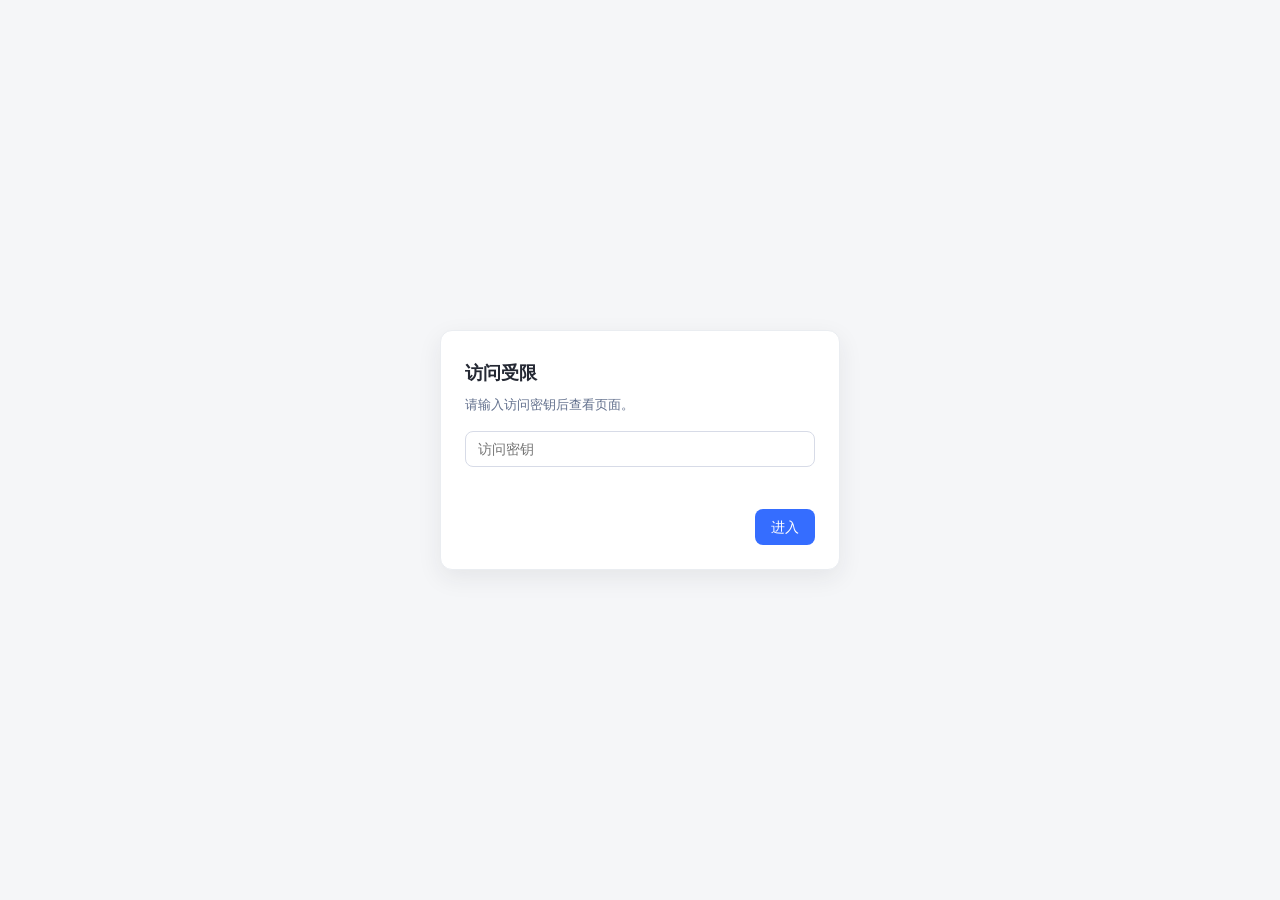
==== commit 194c47d0: "Remove country-level Feed switches from the hosted demo." ====
--- a/index.html
+++ b/index.html
@@ -3,7 +3,7 @@
 <head>
   <meta charset="UTF-8">
   <meta http-equiv="refresh" content="0; url=google_feed_country_language.html">
-  <title>Smart Feed · Google Feed Demo</title>
+  <title>Redirect</title>
   <link rel="canonical" href="google_feed_country_language.html">
 </head>
 <body>
